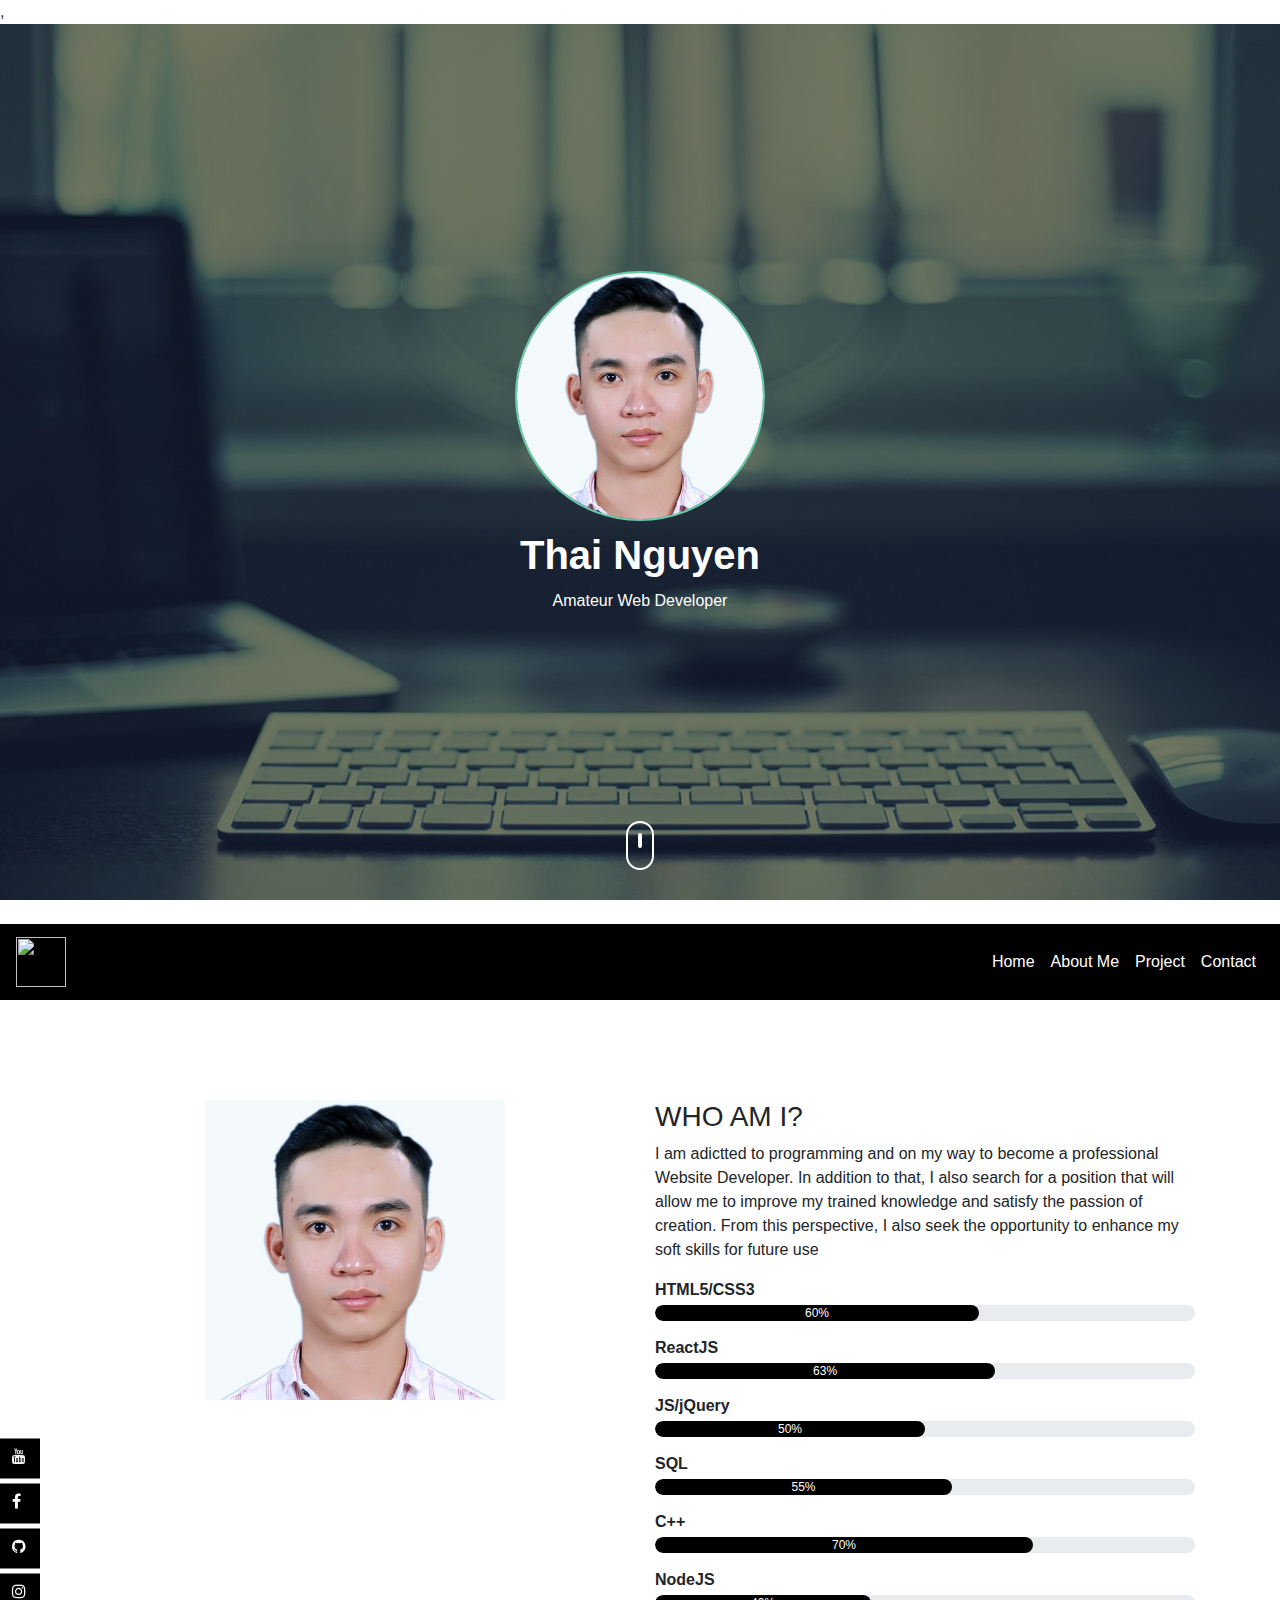
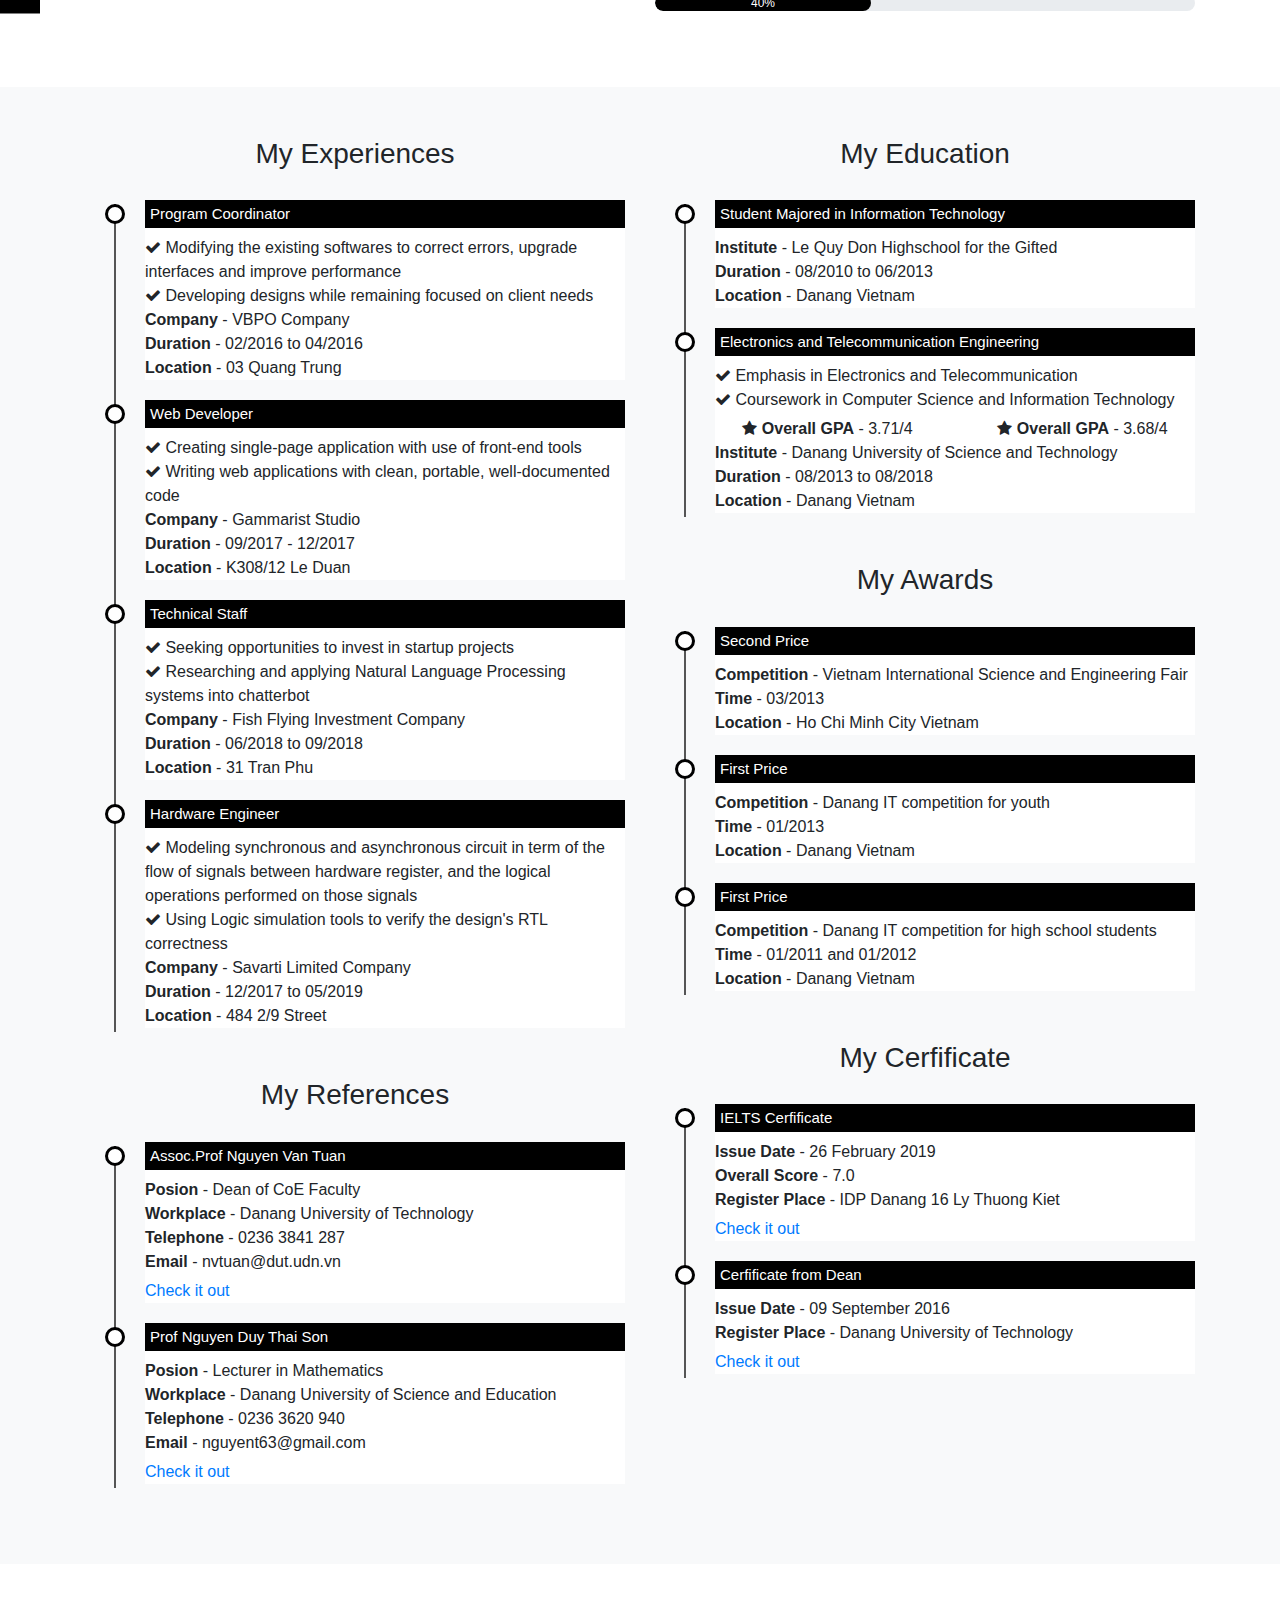
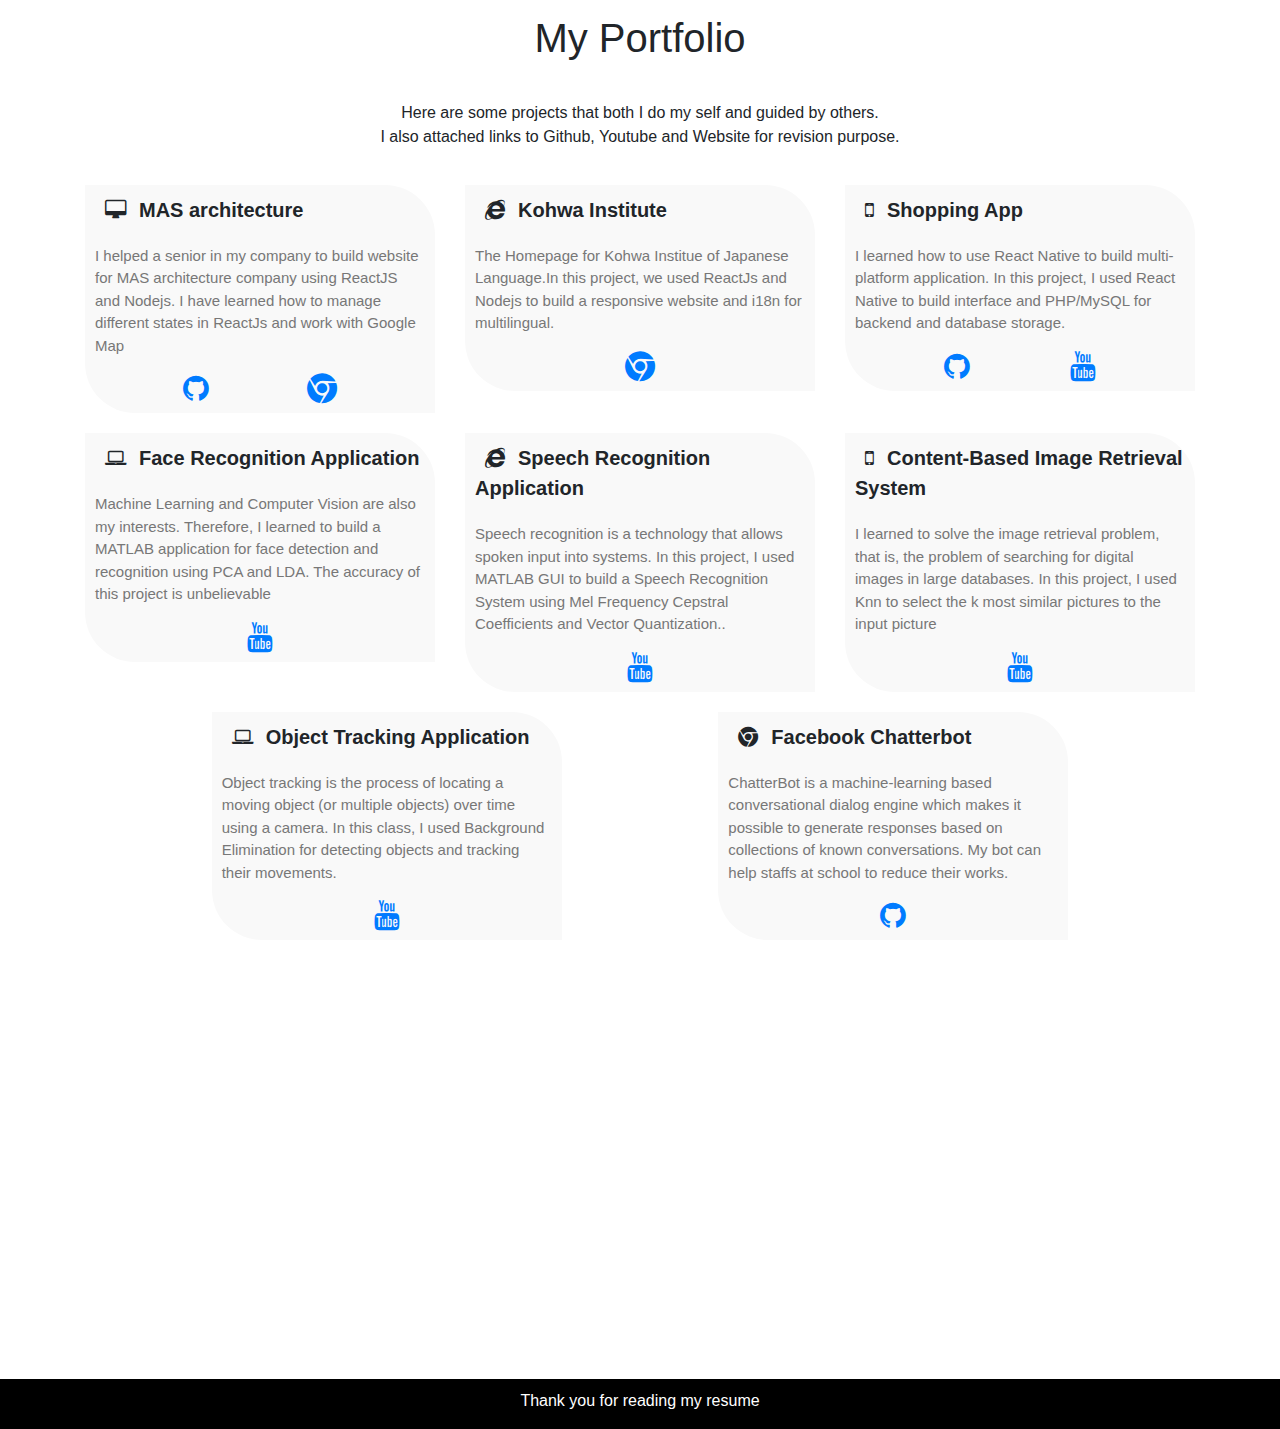
==== index.html @ 5a99b9ed "update image signature" ====
,<!DOCTYPE html>
<html lang="en" dir="ltr">
  <head>
    <meta charset="utf-8">
    <title>Nguyen Minh Thai Resume</title>
    <link rel="stylesheet" href="style.css">
    <link rel="stylesheet" href="https://stackpath.bootstrapcdn.com/bootstrap/4.3.1/css/bootstrap.min.css">
    <link rel="stylesheet" href="https://stackpath.bootstrapcdn.com/font-awesome/4.7.0/css/font-awesome.min.css">
    <script src="https://code.jquery.com/jquery-3.3.1.slim.min.js"></script>
    <script src="https://cdnjs.cloudflare.com/ajax/libs/popper.js/1.14.7/umd/popper.min.js"></script>
    <script src="https://stackpath.bootstrapcdn.com/bootstrap/4.3.1/js/bootstrap.min.js"></script>
  </head>
  <body>
    <section id="header">
      <div class="container text-center">
        <div class="user-box">
          <img src="img/thai.jpg" alt="">
          <h1>Thai Nguyen</h1>
          <p>Amateur Web Developer</p>
        </div>
      </div>
      <div class="scroll-btn">
        <div class="scroll-bar">
          <a target="blank" href=""><span></span></a>
        </div>
      </div>
    </section>

    <!--User Info Section -->
    <section id="user-info">
      <div class="nav-bar">
        <nav class="navbar navbar-expand-lg">
          <a target="blank" class="navbar-brand" href="#"><img src = "img/signature.jpg"/></a>
          <button class="navbar-toggler" type="button" data-toggle="collapse" data-target="#navbarSupportedContent" aria-controls="navbarSupportedContent" aria-expanded="false" aria-label="Toggle navigation">
            <i class="fa fa-bars"></i>
          </button>

          <div class="collapse navbar-collapse" id="navbarSupportedContent">
            <ul class="navbar-nav ml-auto">
              <li class="nav-item active">
                <a target="blank" class="nav-link" href="#">Home</a>
              </li>
              <li class="nav-item">
                <a target="blank" class="nav-link" href="#about">About Me</a>
              </li>
              <li class="nav-item">
                <a target="blank" class="nav-link" href="#services">Project</a>
              </li>
              <li class="nav-item">
                <a target="blank" class="nav-link" href="#contact">Contact</a>
              </li>
            </ul>
          </div>
        </nav>
      </div>
        <!--About -->
      <div class="about container" id ="about">
        <div class="row">
          <div class="col-md-6 text-center">
            <img src="img/thai.jpg" alt="user2" class="profile-img">
          </div>
          <div class="col-md-6">
            <h3>WHO AM I?</h3>
            <p>I am adictted to programming and on my way to become a professional Website Developer. In addition to that, I also search for a position that will allow me to improve my trained knowledge and satisfy the passion of
creation. From this perspective, I also seek the opportunity to enhance my soft skills for future use</p>
            <div class="skills-bar">
              <p>HTML5/CSS3</p>
              <div class="progress">
                <div class="progress-bar" style="width:60%;">
                  60%
                </div>
              </div>
              <p>ReactJS</p>
              <div class="progress">
                <div class="progress-bar" style="width:63%;">
                  63%
                </div>
              </div>
              <p>JS/jQuery</p>
              <div class="progress">
                <div class="progress-bar" style="width:50%;">
                  50%
                </div>
              </div>
              <p>SQL</p>
              <div class="progress">
                <div class="progress-bar" style="width:55%;">
                  55%
                </div>
              </div>
              <p>C++</p>
              <div class="progress">
                <div class="progress-bar" style="width:70%;">
                  70%
                </div>
              </div>
              <p>NodeJS</p>
              <div class="progress">
                <div class="progress-bar" style="width:40%;">
                  40%
                </div>
              </div>

            </div>
          </div>
        </div>
      </div>

      <!---Social Icons---->
      <div class="social-icons">
        <ul>
          <a target="blank" href="https://www.youtube.com/user/minhthai1995/videos"><li><i class="fa fa-youtube"></i></li></a>
          <a target="blank" href="https://www.facebook.com/minhthai1995"><li><i class="fa fa-facebook"></i></li></a>
          <a target="blank" href="https://github.com/minhthai1995"><li><i class="fa fa-github"></i></li></a>
          <a target="blank" href="https://www.instagram.com/minhthai1995/"><li><i class="fa fa-instagram"></i></li></a>
        </ul>
      </div>
      <!---RESUME-------->
      <div class="resume" id="resume">
        <div class="container">
          <div class="row">
            <div class="col-md-6">
              <h3 class="text-center">My Experiences</h3>
              <ul class="timeline">
                <li>
                  <h4>Program Coordinator</h4>
                  <p><i class="fa fa-check"></i> Modifying the existing softwares to correct errors, upgrade interfaces and improve performance <br>
                    <i class="fa fa-check"></i> Developing designs while remaining focused on client needs <br>
                    <b>Company</b> - VBPO Company  <br>
                    <b>Duration</b> - 02/2016 to 04/2016 <br>
                    <b>Location</b> - 03 Quang Trung
                  </p>
                </li>
                <li>
                  <h4>Web Developer</h4>
                  <p><i class="fa fa-check"></i> Creating single-page application with use of front-end tools <br>
                    <i class="fa fa-check"></i> Writing web applications with clean, portable, well-documented code <br>
                    <b>Company</b> - Gammarist Studio  <br>
                    <b>Duration</b> - 09/2017 - 12/2017   <br>
                    <b>Location</b> - K308/12 Le Duan
                  </p>
                </li>
                <li>
                  <h4>Technical Staff</h4>
                  <p><i class="fa fa-check"></i> Seeking opportunities to invest in startup projects <br>
                    <i class="fa fa-check"></i> Researching and applying Natural Language Processing systems into chatterbot <br>
                    <b>Company</b> - Fish Flying Investment Company <br>
                    <b>Duration</b> - 06/2018 to 09/2018 <br>
                    <b>Location</b> - 31 Tran Phu
                  </p>
                </li>
                <li>
                  <h4>Hardware Engineer</h4>
                  <p><i class="fa fa-check"></i> Modeling synchronous and asynchronous circuit in term of the flow of signals between hardware
register, and the logical operations performed on those signals<br>
                    <i class="fa fa-check"></i> Using Logic simulation tools to verify the design's RTL correctness <br>
                    <b>Company</b> - Savarti Limited Company <br>
                    <b>Duration</b> - 12/2017 to 05/2019 <br>
                    <b>Location</b> - 484 2/9 Street
                  </p>
                </li>
              </ul>

              <h3 class="text-center">My References</h3>
              <ul class="timeline">
                <li>
                  <h4>Assoc.Prof Nguyen Van Tuan</h4>
                  <p>
                    <b>Posion</b> - Dean of CoE Faculty <br>
                    <b>Workplace</b> - Danang University of Technology <br>
                    <b>Telephone</b> - 0236 3841 287 <br>
                    <b>Email</b> - nvtuan@dut.udn.vn <br>
                  </p>
                  <div class="proof">
                    <a target="blank" href="./pdf/LetterOfRecommendation_Prof_PVTuan_NguyenMinhThai.pdf"> </i>Check it out</a>
                  </div>
                </li>
                <li>
                  <h4>Prof Nguyen Duy Thai Son</h4>
                  <p>
                    <b>Posion</b> - Lecturer in Mathematics <br>
                    <b>Workplace</b> - Danang University of Science and Education <br>
                    <b>Telephone</b> - 0236 3620 940 <br>
                    <b>Email</b> - nguyent63@gmail.com <br>
                  </p>
                  <div class="proof">
                    <a target="blank" href="./pdf/LetterOfRecommendation_Prof_NDTSon_NguyenMinhThai.pdf"> </i>Check it out</a>
                  </div>
                </li>
              </ul>
            </div>
            <div class="col-md-6">
              <h3 class="text-center"><i class="fa fa-book-reader"></i>My Education</h3>
              <ul class="timeline">
                <li>
                  <h4>Student Majored in Information Technology</h4>
                  <p>
                    <b>Institute</b> - Le Quy Don Highschool for the Gifted <br>
                    <b>Duration</b> - 08/2010 to 06/2013 <br>
                    <b>Location</b> - Danang Vietnam
                  </p>
                </li>
                <li>
                  <h4>Electronics and Telecommunication Engineering</h4>
                  <p><i class="fa fa-check"></i> Emphasis in Electronics and Telecommunication<br>
                    <i class="fa fa-check"></i> Coursework in Computer Science and Information Technology <br>
                    <div class="row text-center">
                      <div class="col-md-6">
                        <i class="fa fa-star"></i> <b>Overall GPA</b> - 3.71/4 <br>
                      </div>
                      <div class="col-md-6">
                        <i class="fa fa-star"></i> <b>Overall GPA</b> - 3.68/4 <br>
                      </div>
                    </div>
                    <b>Institute</b> - Danang University of Science and Technology <br>
                    <b>Duration</b> - 08/2013 to 08/2018 <br>
                    <b>Location</b> - Danang Vietnam
                  </p>
                </li>
              </ul>
              <h3 class="text-center">My Awards</h3>
              <ul class="timeline">
                <li>
                  <h4>Second Price</h4>
                  <p>
                    <b>Competition</b> - Vietnam International Science and Engineering Fair <br>
                    <b>Time</b> - 03/2013 <br>
                    <b>Location</b> - Ho Chi Minh City Vietnam
                  </p>
                </li>
                <li>
                  <h4>First Price</h4>
                  <p>
                    <b>Competition</b> - Danang IT competition for youth  <br>
                    <b>Time</b> - 01/2013 <br>
                    <b>Location</b> - Danang Vietnam
                  </p>
                </li>
                <li>
                  <h4>First Price</h4>
                  <p>
                    <b>Competition</b> - Danang IT competition for high school students  <br>
                    <b>Time</b> - 01/2011 and 01/2012 <br>
                    <b>Location</b> - Danang Vietnam
                  </p>
                </li>
              </ul>
              <h3 class="text-center">My Cerfificate</h3>
              <ul class="timeline">
                <li>
                  <h4>IELTS Cerfificate</h4>
                  <p>
                    <b>Issue Date</b> - 26 February 2019 <br>
                    <b>Overall Score</b> - 7.0 <br>
                    <b>Register Place</b> - IDP Danang 16 Ly Thuong Kiet <br>
                  </p>
                  <div class="proof">
                    <a target="blank" href="./pdf/IELTS_NguyenMinhThai.pdf"> </i>Check it out</a>
                  </div>
                </li>
                <li>
                  <h4>Cerfificate from Dean</h4>
                  <p>
                    <b>Issue Date</b> - 09 September 2016 <br>
                    <b>Register Place</b> - Danang University of Technology <br>
                  </p>
                  <div class="proof">
                    <a target="blank" href="./pdf/CertFromDean_NguyenMinhThai.pdf"> </i>Check it out</a>
                  </div>
                </li>
              </ul>
            </div>
          </div>
        </div>
      </div>
      <!---Services--->
      <div class="services" id="services">
        <div class="container">
          <h1 class="text-center">My Portfolio</h1>
          <p class="text-center"> <br>Here are some projects that both I do my self and guided by others. <br>I also attached links to Github, Youtube and Website for revision purpose.</p>
          <div class="row">
            <div class="col-md-4">
              <div class="services-box">
                  <i class="fa fa-desktop"></i><span>MAS architecture</span>
                <p>I helped a senior in my company to build website for MAS architecture company using ReactJS and Nodejs. I have learned how to manage different states in ReactJs and work with Google Map</p>
                <div class="row-folder">
                  <a target="blank" href="https://github.com/gamarist/masArchitect"><i class="fa fa-github"></i></a>
                  <a target="blank" href="http://masarchitect.vn/"><i class="fa fa-chrome"></i></a>
                </div>
              </div>
            </div>
            <div class="col-md-4">
              <div class="services-box">
                  <i class="fa fa-internet-explorer"></i><span>Kohwa Institute</span>
                <p>The Homepage for Kohwa Institue of Japanese Language.In this project, we used ReactJs and Nodejs to build a responsive website and i18n for multilingual.</p>
                <div class="row-folder">
                  <a target="blank" href="http://www.kohwa-ijl.co.jp/"><i class="fa fa-chrome"></i></a>
                </div>
              </div>
            </div>
            <div class="col-md-4">
              <div class="services-box">
                  <i class="fa fa-mobile"></i><span>Shopping App</span>
                <p>I learned how to use React Native to build multi-platform application. In this project, I used React Native to build interface and PHP/MySQL for backend and database storage.</p>
                <div class="row-folder">
                  <a target="blank" href="https://github.com/minhthai1995/MyShop"><i class="fa fa-github"></i></a>
                  <a target="blank" href="https://www.youtube.com/watch?v=nr5YndEjNoI"><i class="fa fa-youtube"></i></a>
                </div>
              </div>
            </div>
          </div>
          <div class="row">
            <div class="col-md-4">
              <div class="services-box">
                  <i class="fa fa-laptop"></i><span>Face Recognition Application</span>
                <p>Machine Learning and Computer Vision are also my interests. Therefore, I learned to build a MATLAB application for face detection and recognition using PCA and LDA. The accuracy of this project is unbelievable </p>
                <div class="row-folder">
                  <a target="blank" href="https://www.youtube.com/watch?v=EjGfKobdLYs"><i class="fa fa-youtube"></i></a>
                </div>
              </div>
            </div>
            <div class="col-md-4">
              <div class="services-box">
                  <i class="fa fa-internet-explorer"></i><span>Speech Recognition Application</span>
                <p> Speech recognition is a technology that allows spoken input into systems. In this project, I used MATLAB GUI to build a Speech Recognition System using Mel Frequency Cepstral Coefficients and Vector Quantization..</p>
                <div class="row-folder">
                  <a target="blank" href="https://www.youtube.com/watch?v=jFEu14SxE-A"><i class="fa fa-youtube"></i></a>
                </div>
              </div>
            </div>
            <div class="col-md-4">
              <div class="services-box">
                  <i class="fa fa-mobile"></i><span>Content-Based Image Retrieval System</span>
                <p>I learned to solve the image retrieval problem, that is, the problem of searching for digital images in large databases. In this project, I used Knn to select the k most similar pictures to the input picture</p>
                <div class="row-folder">
                  <a target="blank" href="https://www.youtube.com/watch?v=h6V2dRiVEQA"><i class="fa fa-youtube"></i></a>
                </div>
              </div>
            </div>
          </div>
          <div class="row final">
            <div class="col-md-4">
              <div class="services-box">
                  <i class="fa fa-laptop"></i><span>Object Tracking Application</span>
                <p>Object tracking is the process of locating a moving object (or multiple objects) over time using a camera. In this class, I used Background Elimination for detecting objects and tracking their movements. </p>
                <div class="row-folder">
                  <a target="blank" href="https://www.youtube.com/watch?v=eo3XHpPd-Co"><i class="fa fa-youtube"></i></a>
                </div>
              </div>
            </div>
            <div class="col-md-4">
              <div class="services-box">
                  <i class="fa fa-chrome"></i><span>Facebook Chatterbot </span>
                <p> ChatterBot is a machine-learning based conversational dialog engine which makes it possible to generate responses based on collections of known conversations. My bot can help staffs at school to reduce their works.</p>
                <div class="row-folder">
                  <a target="blank" href="https://github.com/minhthai1995/facebookBot"><i class="fa fa-github"></i></a>
                </div>
              </div>
            </div>
          </div>
        </div>
      </div>

      <!---References--->

      <!---Contact--->
      <div class="contact" id="contact">
        <div class="container text-center">
          <h1>Contact Me</h1>
          <p>Here are my information <br> Please contact me whenever you want </p>
          <div class="row">
            <div class="col-md-4">
                <i class="fa fa-phone"></i>
                <p>+84 983 046 205</p>
            </div>
            <div class="col-md-4">
                <i class="fa fa-envelope"></i>
                <p>minhthai1995@gmail.com</p>
            </div>
            <div class="col-md-4">
                <i class="fa fa-facebook"></i>
                <p>www.fb.com/minhthai1995</p>
            </div>
          </div>
        </div>
        <div class="footer text-center">
          <p>Thank you for reading my resume</p>

        </div>
      </div>
    </section>



  </body>
</html>
---- style.css ----
body{
  margin: 0;
  padding: 0;
  font-family: 'Poppins', sans-serif;
}

/**/
#header
{
  height: 100vh;
  background: linear-gradient(rgba(0, 0, 0, 0.5),rgba(0, 0, 0, 0.5)),url(img/background2.jpg);
  background-position: center;
  background-size: cover;
  background-attachment: fixed;
}

.user-box
{
  top: 50%;
  left: 50%;
  transform: translate(-50%, -50%);
  position: absolute;
}
.user-box img{
  border-radius: 50%;
  width: 250px;
  border: 2px solid #6ca
}
.user-box h1{
  color: #fff;
  font-weight: bold;
  margin: 10px;
}

.user-box p{
  color: #fff;
}
.scroll-btn{
  bottom: 30px;
  position: absolute;
  left: 50%;
  transform: translateX(-50%);
  border: 2px solid #fff;
  padding: 10px 10px 20px;
  border-radius: 30px;
}

.scroll-bar span{
  border: 2px solid #fff;
  font-size: 10px;
  border-radius: 30px;
}
.scroll-bar{
  animation: mover 1s infinite alternate;
}
@keyframes mover {
    0%{transform: translateY(0);}
    100%{transform: translateY(10px);}
}

/*------ABOUT------*/
.about{
  padding-top: 100px;
  margin-bottom: -100px;

}

.profile-img{
  height: 300px;
}

.nav-bar{
  top: 0;
  position: sticky;
  z-index: 2;
}

.navbar{
  background-color: #000;
}

.navbar-brand img{
  height: 50px;
}

.nav-bar .fa{
  font-size: 35px;
  color: #fff;
}

.navbar-toggler{
  outline: none !important;
}

.navbar-nav{
  float: right;
  text-align: right;
}

.nav-link{
  color: #fff !important;
}

.skills-bar p{
  margin-bottom: 3px;
  margin-top: 15px;
  font-weight: 600;
}
.progress{
  border-radius: 16px !important;
  margin-bottom: 10px;
}

.progress-bar{
  border-radius: 16px;
  background: #000  !important;
}
/*-------Resume--------*/
.resume{
  margin-top: -30px;
  padding-top: 50px;
  padding-bottom: 30px;
  background-color: #f8f9fa;
}
.resume p{
  margin-bottom: 5px;
}
.resume h3{
  margin-bottom: 30px;
}

.timeline{
  list-style-type: none;
  position: relative;
  margin-bottom: 50px;
}

.timeline:before{
  content: '';
  background: #555;
  display: inline-block;
  position: absolute;
  left: 29px;
  width: 2px;
  height: 100%;
  margin-top: 4px;
  z-index: 1;
}

.timeline li{
  margin-top: 20px;
  margin-bottom: 20px;
  margin-left: 20px;
  background: #fff;
}

.timeline li h4{
  background-color: #000;
  padding: 5px 0px 5px 5px;
  color: #fff;
  font-size: 15px;
}

.timeline li:before{
  content: '';
  background: #fff;
  display: inline-block;
  position: absolute;
  border-radius: 50%;
  border: 3px solid #000;
  left: 20px;
  width: 20px;
  height: 20px;
  margin-top: 4px;
  z-index: 1;
}
.timeline .proof{

}
/*----------Services---------*/
.services{
  padding-top: 50px;
  padding-bottom: 50px;
}

.services h1{
  margin-bottom: 15px;
}

.services-box{
  background: #f9f9f9;
  padding: 10px;
  margin-top: 20px;
  border-top-right-radius: 50px;
  border-bottom-left-radius: 50px;
}

.services-box .fa{
  margin: 0 10px;
  font-size: 20px;
}

.services-box span{
  margin: 3px;
  font-size: 20px;
  font-weight: bold;
}

.services-box p{
  font-size: 15px;
  margin-top: 20px;
  color: #777;
}

.services-box:hover{
  background: #000;
  color: #fff;
  border-top-right-radius: 0px;
  border-bottom-left-radius: 0px;
  border-top-left-radius: 50px;
  border-bottom-right-radius: 50px;
  transition: 1s;
}

.services-box p:hover{
  color: #fff;
}

.row-folder{
  display: flex;
  justify-content: space-evenly;
}

.row-folder i{
  font-size: 30px!important;
}
.final {
  justify-content: space-evenly;
}

/*-------Contact---------*/
.contact{
  padding-top: 50px;
  background: linear-gradient(rgba(0, 0, 0, 0.8),rgba(0, 0, 0, 0.8)),url(img/footer.jpg);
  background-position: center;
  background-size: cover;
  background-attachment: fixed;
  color: #fff;
}

.contact .row{
  padding: 30px 0;
  font-size: 22px;
}

.contact .col-md-4 .fa{
  padding: 10px;
  font-size: 40px;
}

.footer{
  background: #000;
  height: 50px;
  margin-top: 50px;
  color: #fff;
  padding-top: 10px;
}

/*---Social Icons------*/
.social-icons{
  top:50%;
  transform: translateY(-50%);
  position: sticky;
  z-index: 1;
  width: 80px;
}

.social-icons ul{
  padding: initial;
}

.social-icons ul li{
  height: 40px;
  width: 40px;
  list-style-type: none;
  padding-left: 12px;
  padding-top: 6px;
  margin-top: 5px;
  color: #fff;
  background: #000;
}

.social-icons ul li:hover{
  padding-left: 30px;
  width: 80px;
  transition: 1s;
}
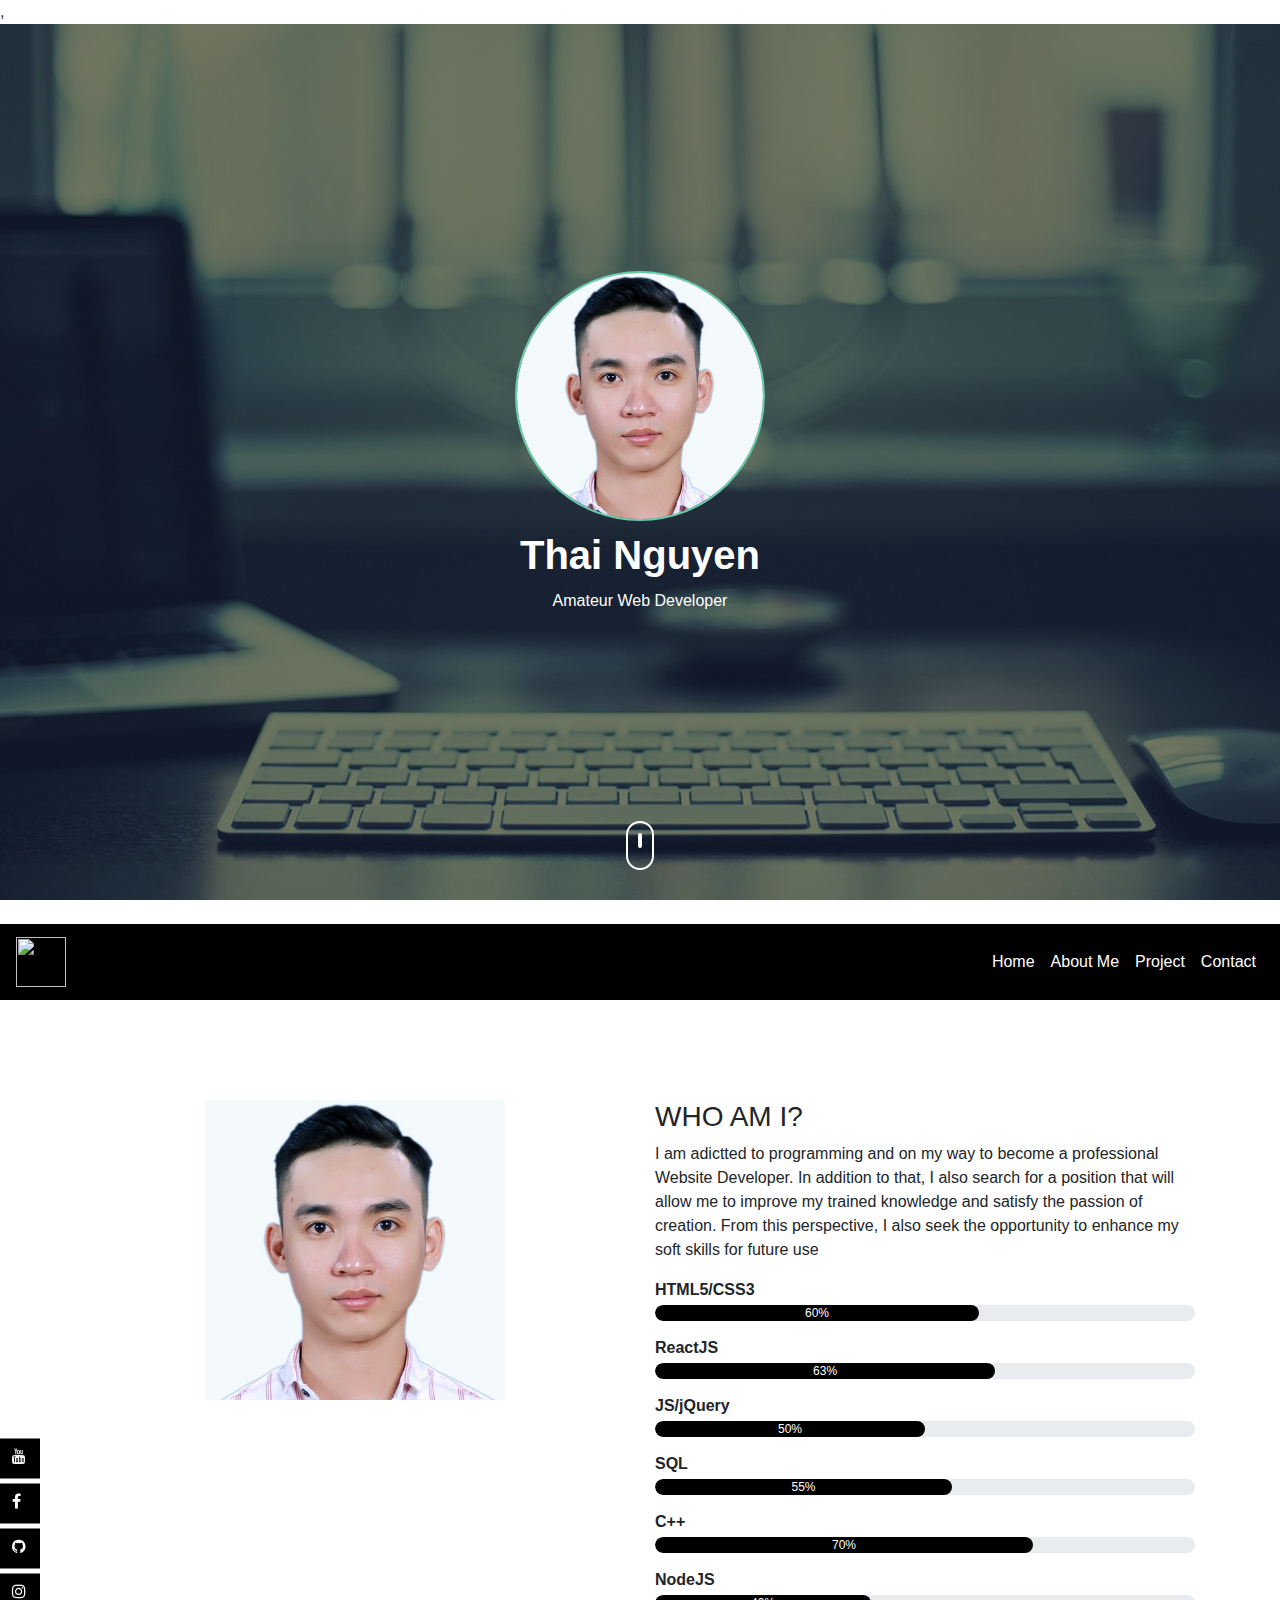
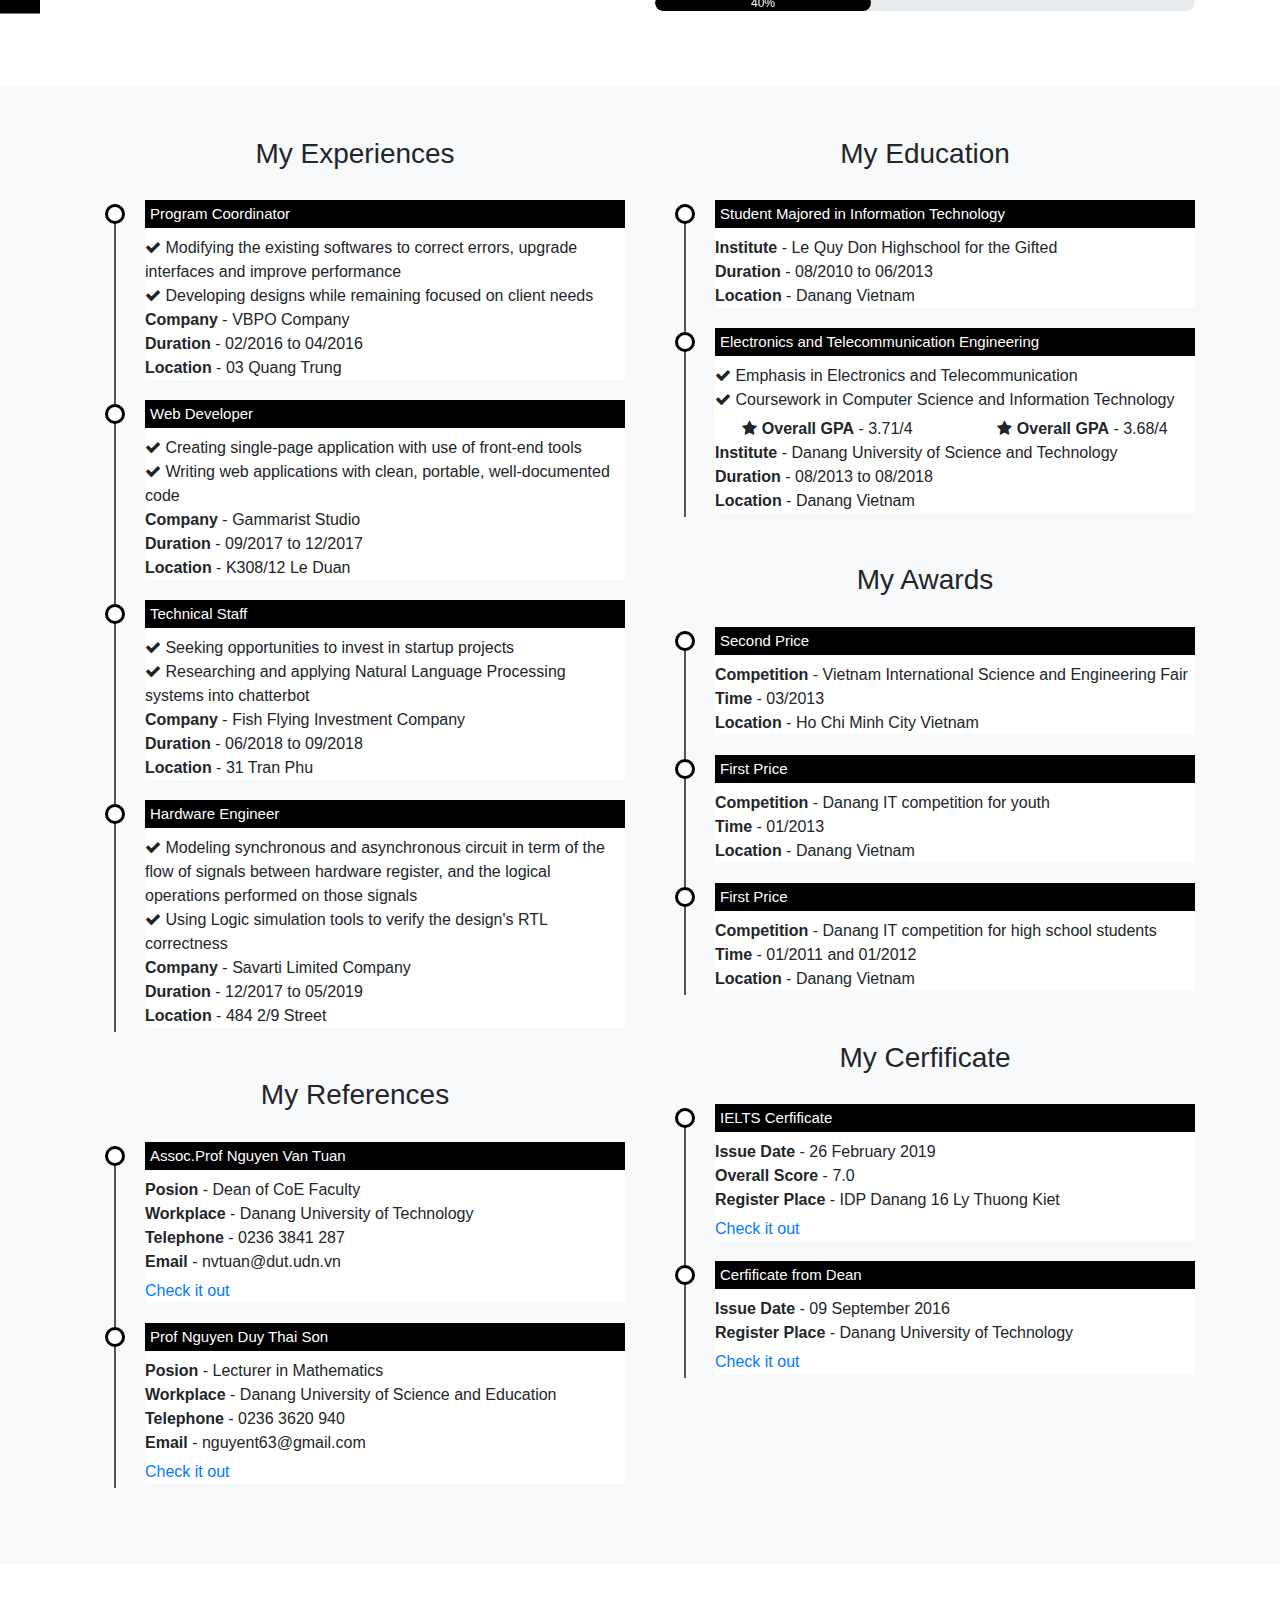
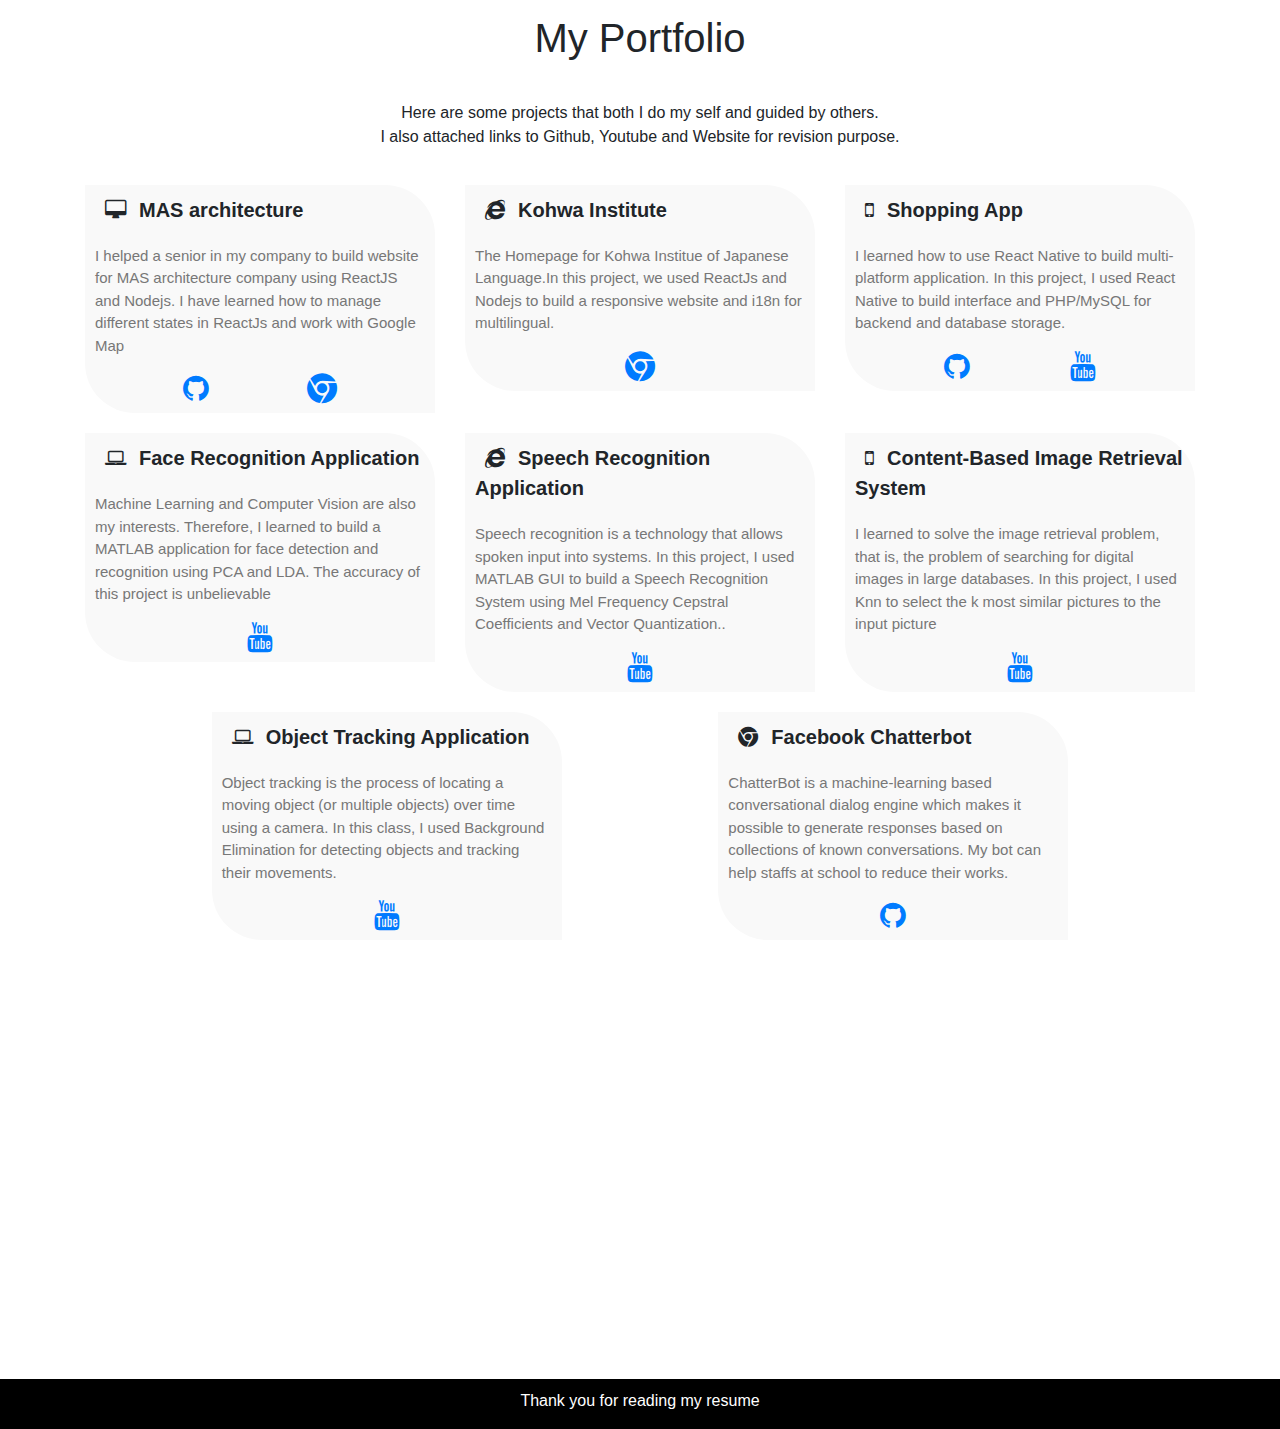
==== commit af83b7b5: "update Cv" ====
--- a/index.html
+++ b/index.html
@@ -30,7 +30,7 @@
     <section id="user-info">
       <div class="nav-bar">
         <nav class="navbar navbar-expand-lg">
-          <a target="blank" class="navbar-brand" href="#"><img src = "img/signature.jpg"/></a>
+          <a class="navbar-brand" href="#"><img src = "img/signature.jpg"/></a>
           <button class="navbar-toggler" type="button" data-toggle="collapse" data-target="#navbarSupportedContent" aria-controls="navbarSupportedContent" aria-expanded="false" aria-label="Toggle navigation">
             <i class="fa fa-bars"></i>
           </button>
@@ -38,16 +38,16 @@
           <div class="collapse navbar-collapse" id="navbarSupportedContent">
             <ul class="navbar-nav ml-auto">
               <li class="nav-item active">
-                <a target="blank" class="nav-link" href="#">Home</a>
+                <a  class="nav-link" href="#">Home</a>
               </li>
               <li class="nav-item">
-                <a target="blank" class="nav-link" href="#about">About Me</a>
+                <a class="nav-link" href="#about">About Me</a>
               </li>
               <li class="nav-item">
-                <a target="blank" class="nav-link" href="#services">Project</a>
+                <a class="nav-link" href="#services">Project</a>
               </li>
               <li class="nav-item">
-                <a target="blank" class="nav-link" href="#contact">Contact</a>
+                <a class="nav-link" href="#contact">Contact</a>
               </li>
             </ul>
           </div>
@@ -136,7 +136,7 @@
                   <p><i class="fa fa-check"></i> Creating single-page application with use of front-end tools <br>
                     <i class="fa fa-check"></i> Writing web applications with clean, portable, well-documented code <br>
                     <b>Company</b> - Gammarist Studio  <br>
-                    <b>Duration</b> - 09/2017 - 12/2017   <br>
+                    <b>Duration</b> - 09/2017 to 12/2017   <br>
                     <b>Location</b> - K308/12 Le Duan
                   </p>
                 </li>
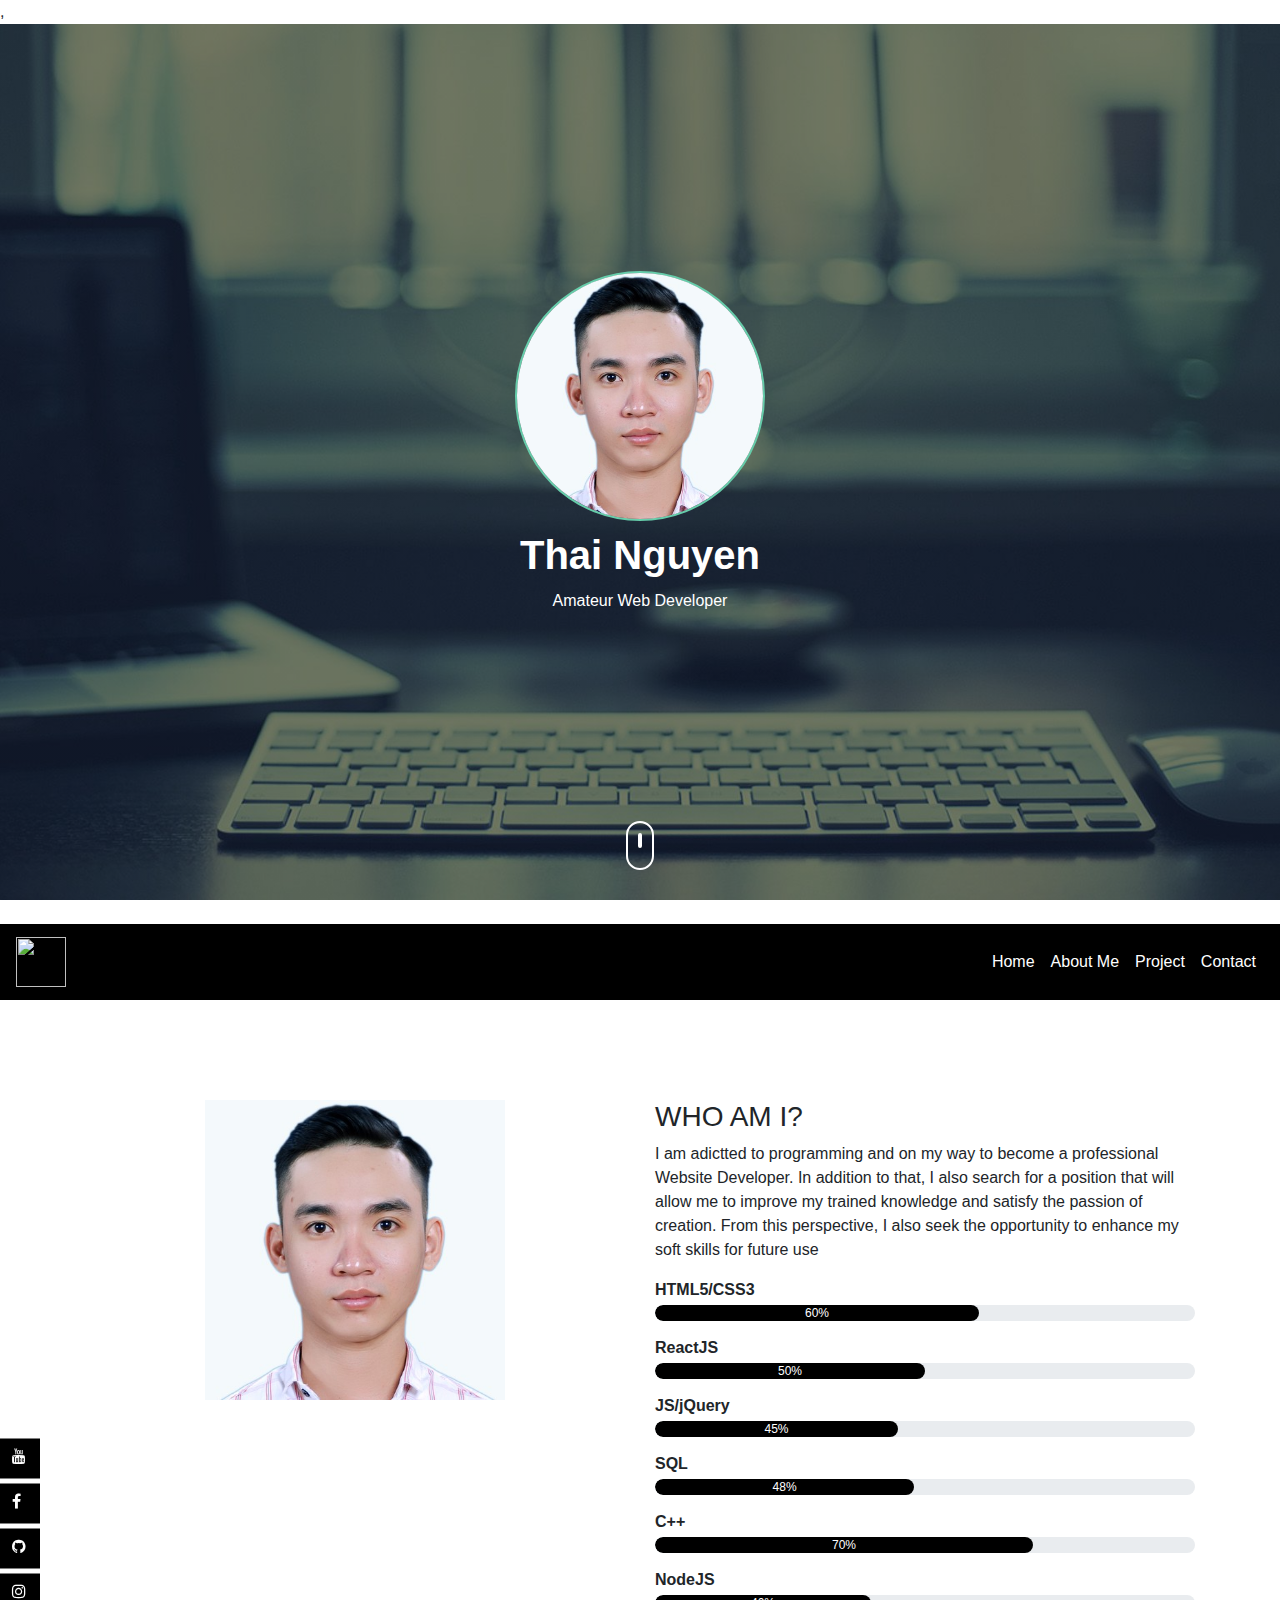
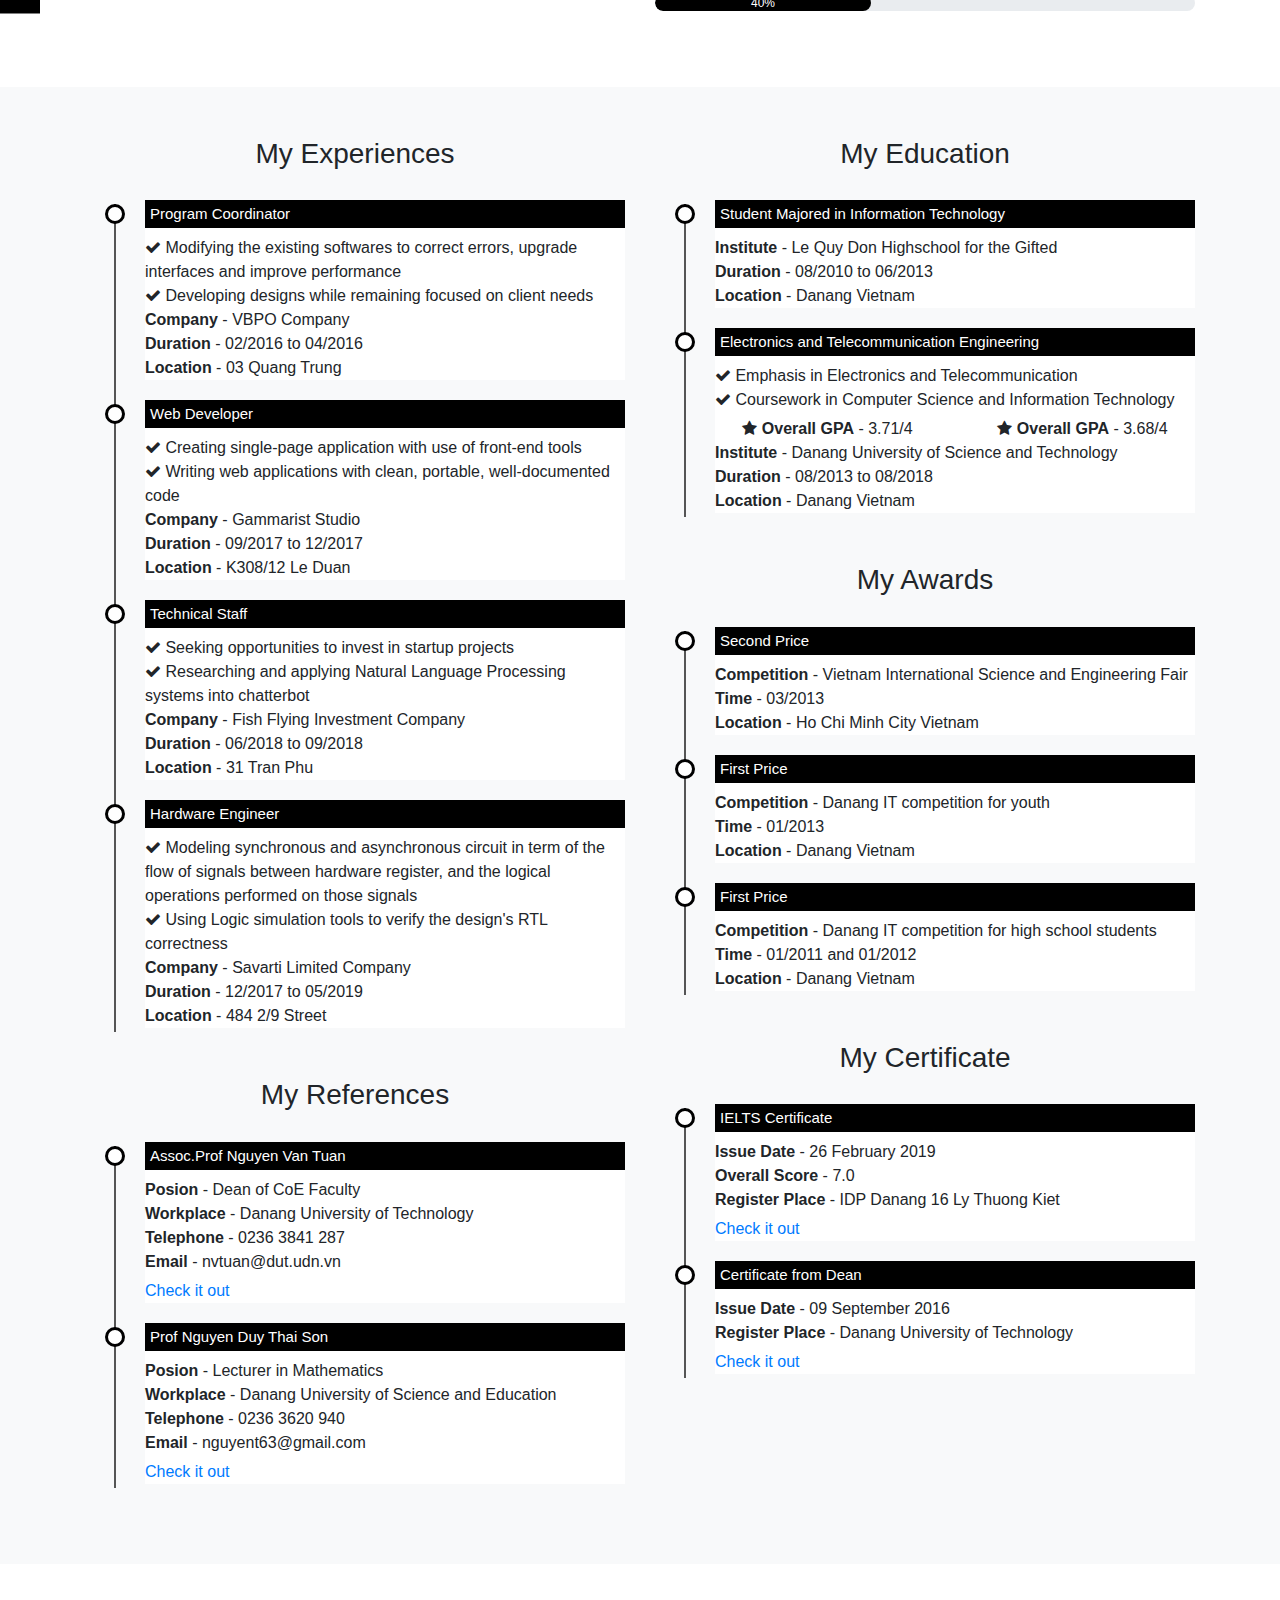
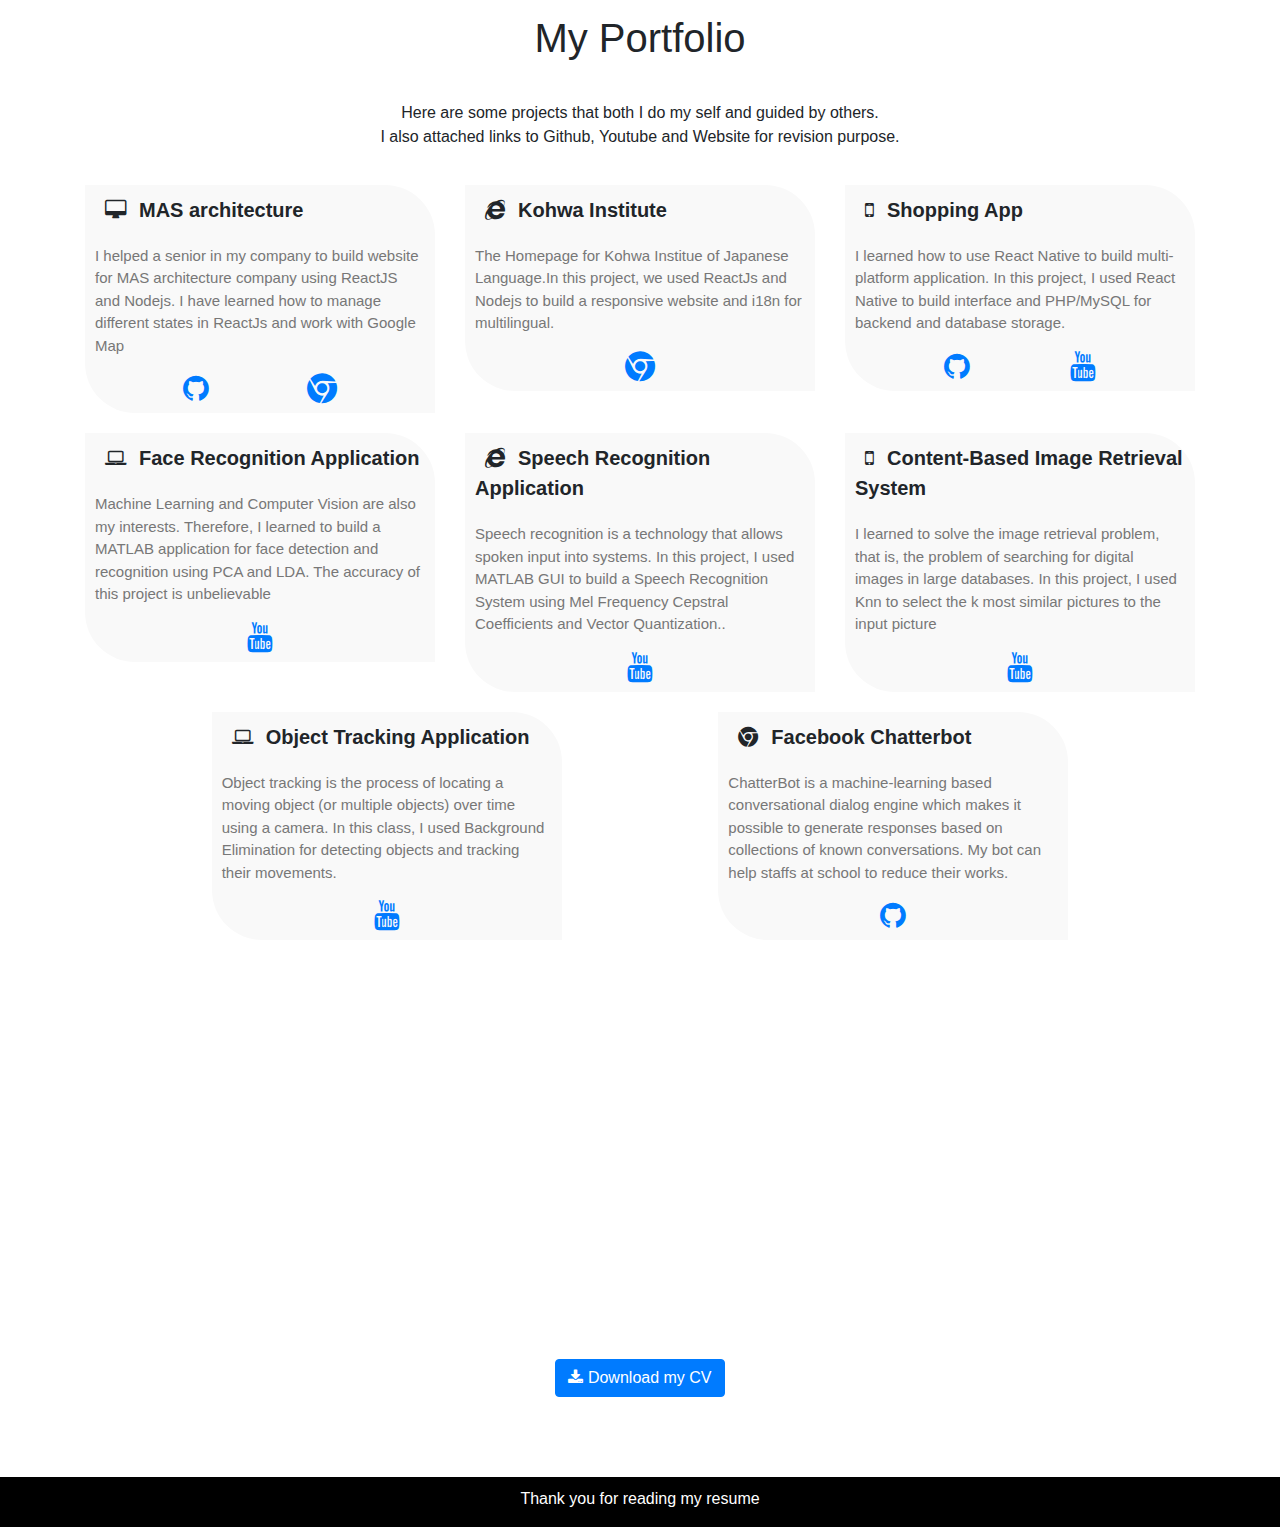
==== commit 3d343c33: "update CV and fix some typo errors" ====
--- a/index.html
+++ b/index.html
@@ -72,20 +72,20 @@
               </div>
               <p>ReactJS</p>
               <div class="progress">
-                <div class="progress-bar" style="width:63%;">
-                  63%
-                </div>
-              </div>
-              <p>JS/jQuery</p>
-              <div class="progress">
                 <div class="progress-bar" style="width:50%;">
                   50%
                 </div>
               </div>
+              <p>JS/jQuery</p>
+              <div class="progress">
+                <div class="progress-bar" style="width:45%;">
+                  45%
+                </div>
+              </div>
               <p>SQL</p>
               <div class="progress">
-                <div class="progress-bar" style="width:55%;">
-                  55%
+                <div class="progress-bar" style="width:48%;">
+                  48%
                 </div>
               </div>
               <p>C++</p>
@@ -245,10 +245,10 @@
                   </p>
                 </li>
               </ul>
-              <h3 class="text-center">My Cerfificate</h3>
-              <ul class="timeline">
-                <li>
-                  <h4>IELTS Cerfificate</h4>
+              <h3 class="text-center">My Certificate</h3>
+              <ul class="timeline">
+                <li>
+                  <h4>IELTS Certificate</h4>
                   <p>
                     <b>Issue Date</b> - 26 February 2019 <br>
                     <b>Overall Score</b> - 7.0 <br>
@@ -259,7 +259,7 @@
                   </div>
                 </li>
                 <li>
-                  <h4>Cerfificate from Dean</h4>
+                  <h4>Certificate from Dean</h4>
                   <p>
                     <b>Issue Date</b> - 09 September 2016 <br>
                     <b>Register Place</b> - Danang University of Technology <br>
@@ -382,6 +382,9 @@
                 <p>www.fb.com/minhthai1995</p>
             </div>
           </div>
+          <div class="row download-cv">
+            <a href="./pdf/CV_NguyenMinhThai_official.pdf" class="btn btn-primary" role="button"><i class="fa fa-download"></i> Download my CV</a>
+          </div>
         </div>
         <div class="footer text-center">
           <p>Thank you for reading my resume</p>
--- a/style.css
+++ b/style.css
@@ -257,7 +257,9 @@
   padding: 10px;
   font-size: 40px;
 }
-
+.download-cv{
+  justify-content: center;
+}
 .footer{
   background: #000;
   height: 50px;
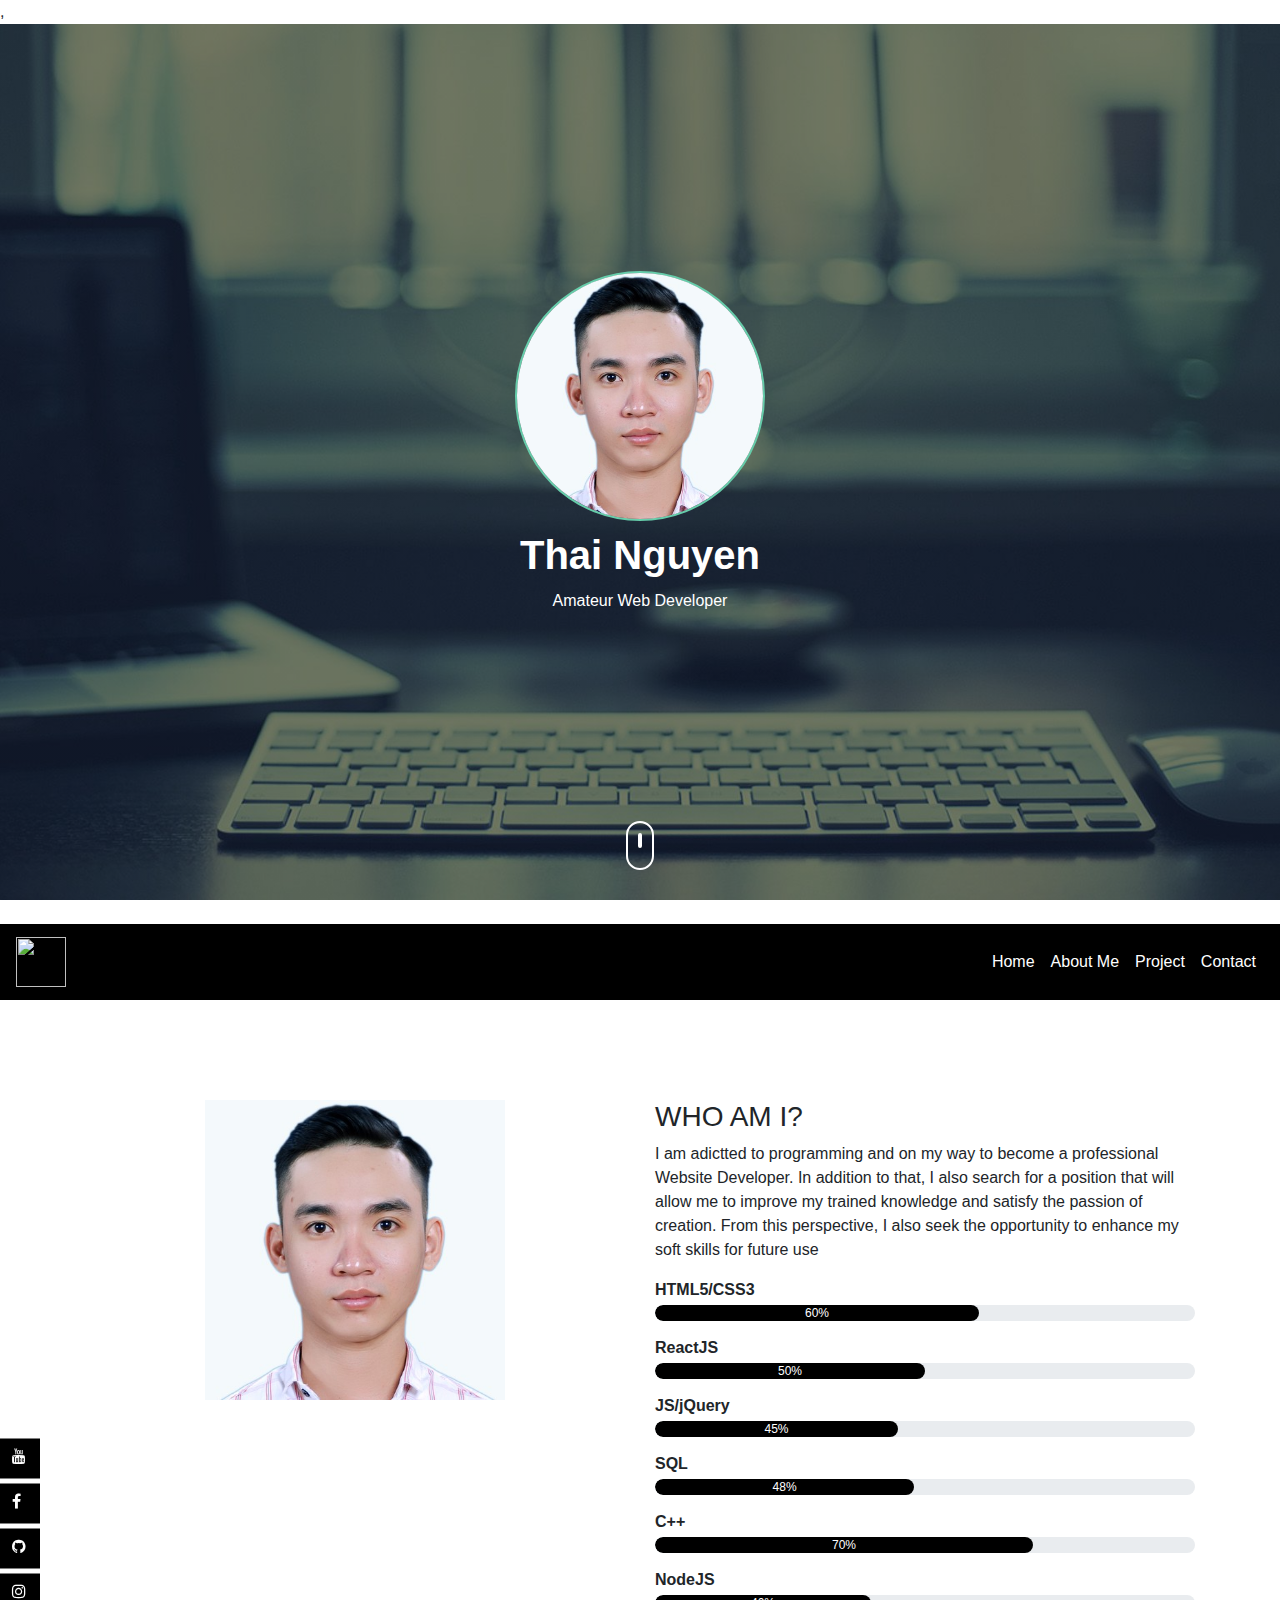
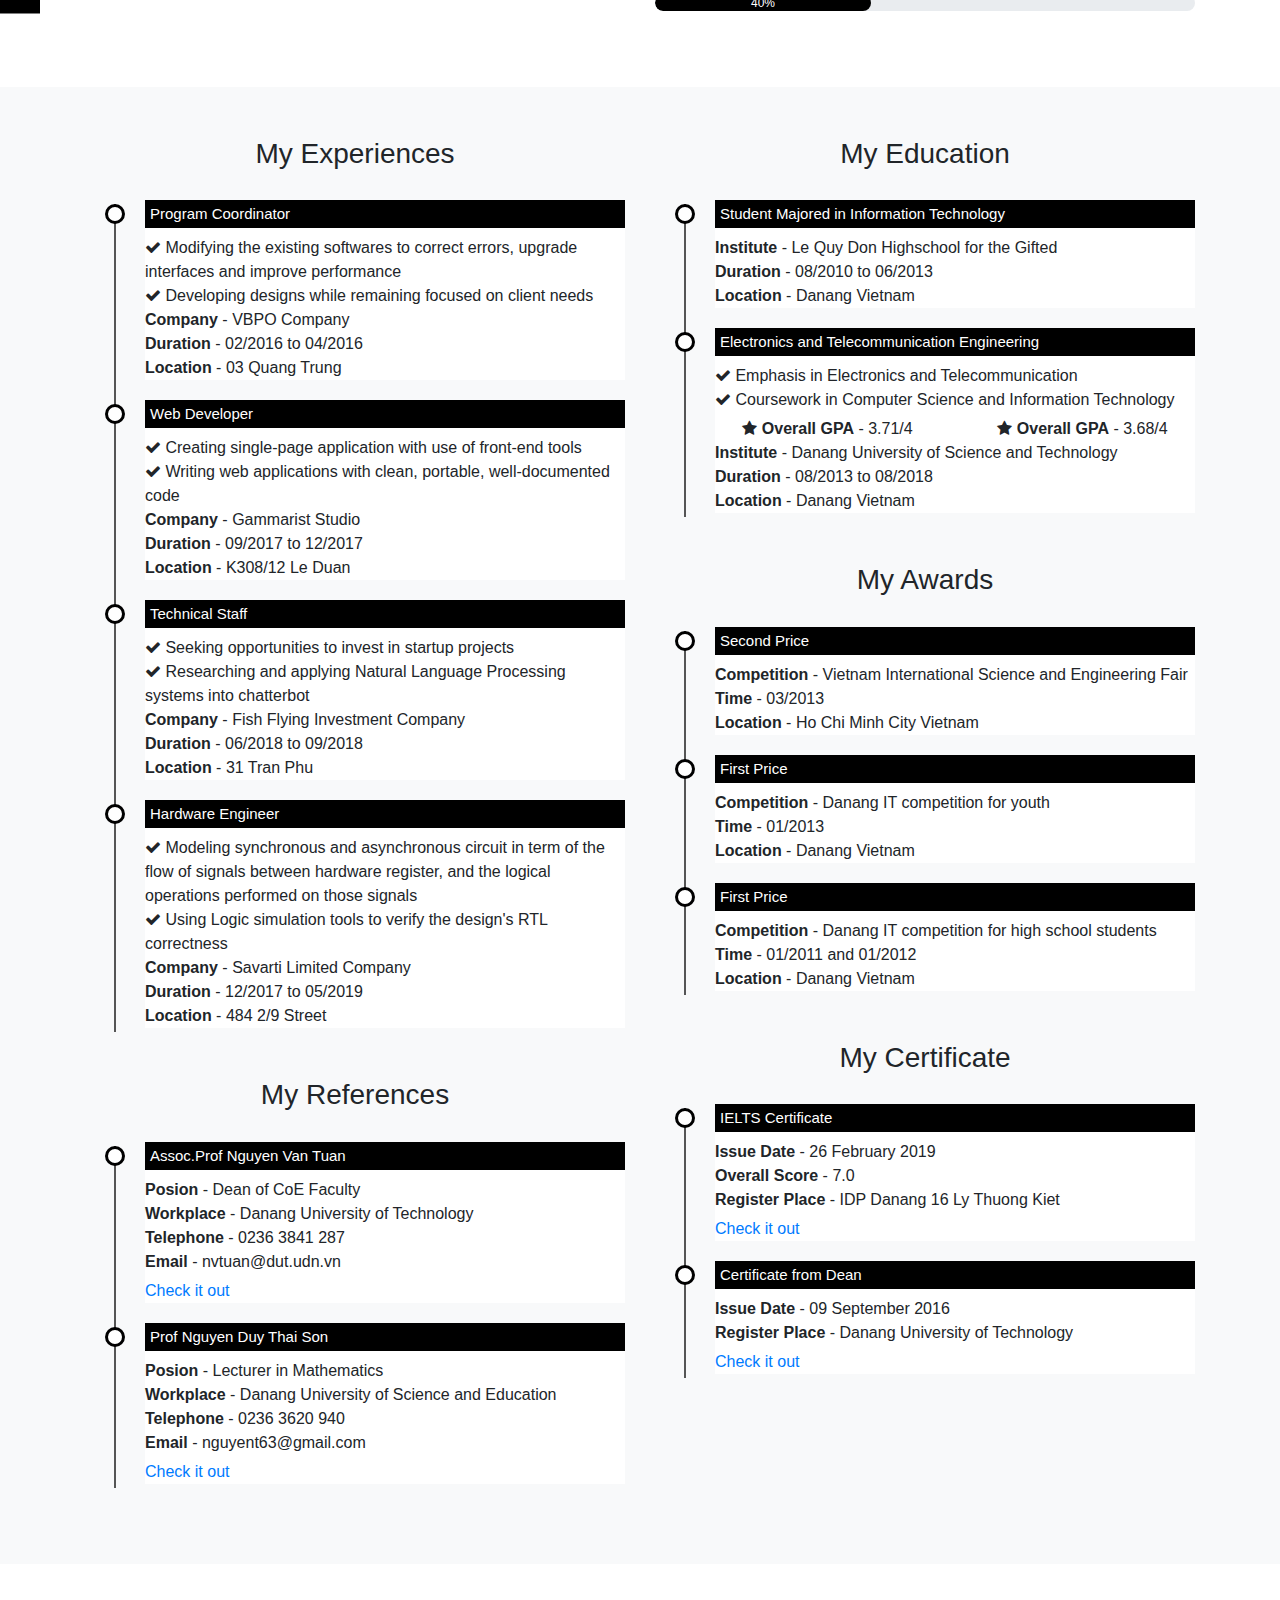
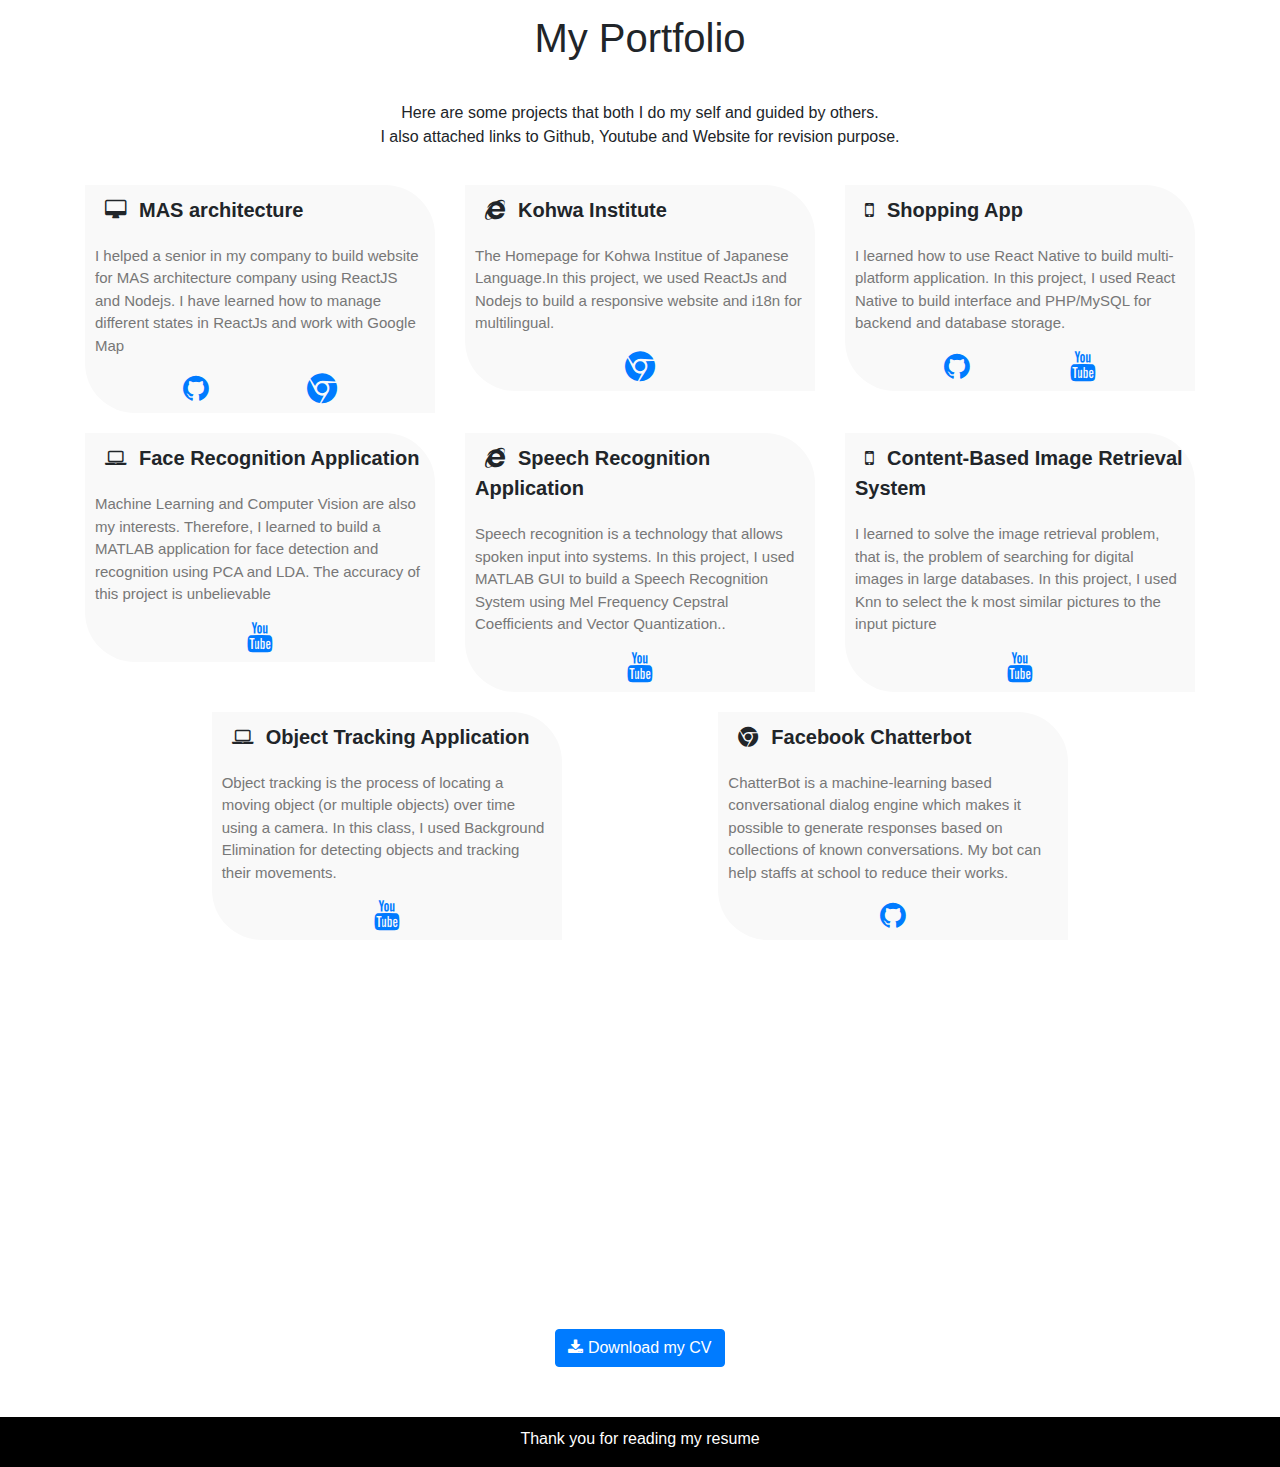
==== commit 9bff5bce: "update again" ====
--- a/index.html
+++ b/index.html
@@ -382,7 +382,7 @@
                 <p>www.fb.com/minhthai1995</p>
             </div>
           </div>
-          <div class="row download-cv">
+          <div class="download-cv">
             <a href="./pdf/CV_NguyenMinhThai_official.pdf" class="btn btn-primary" role="button"><i class="fa fa-download"></i> Download my CV</a>
           </div>
         </div>
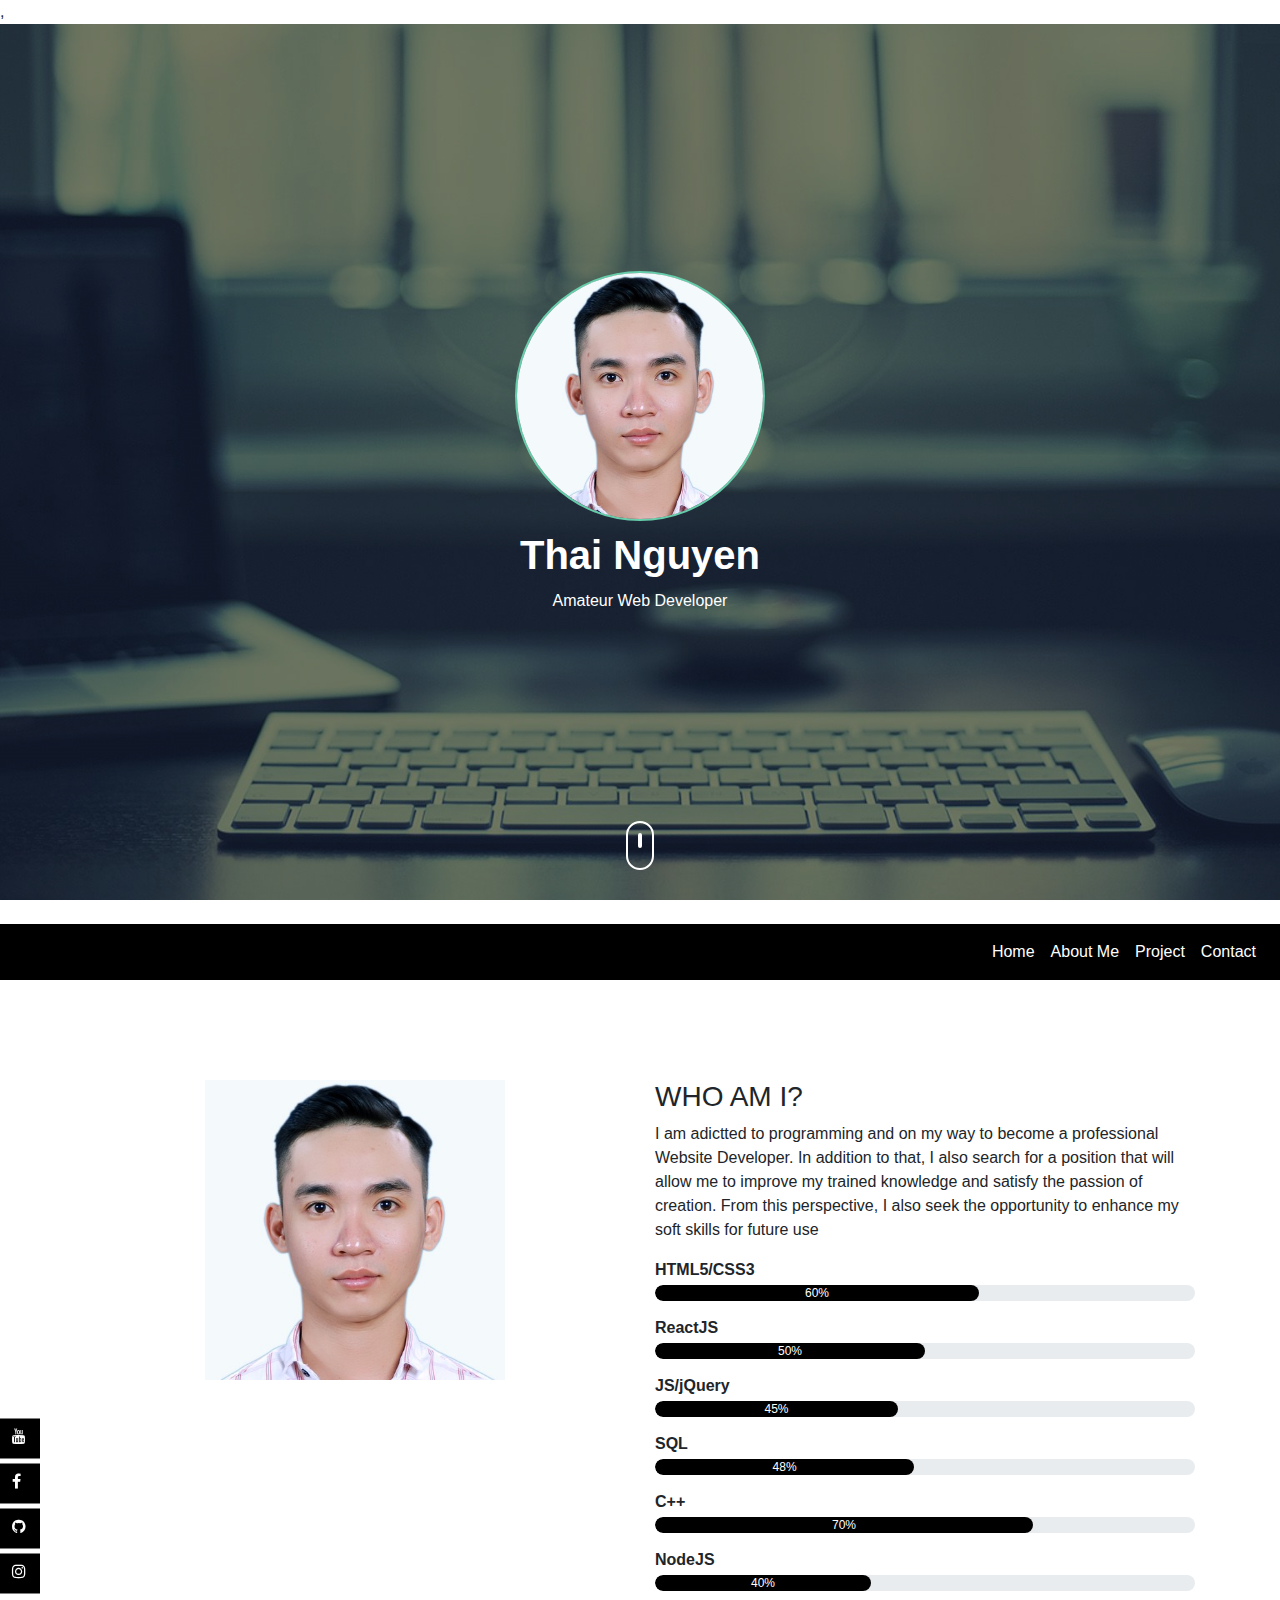
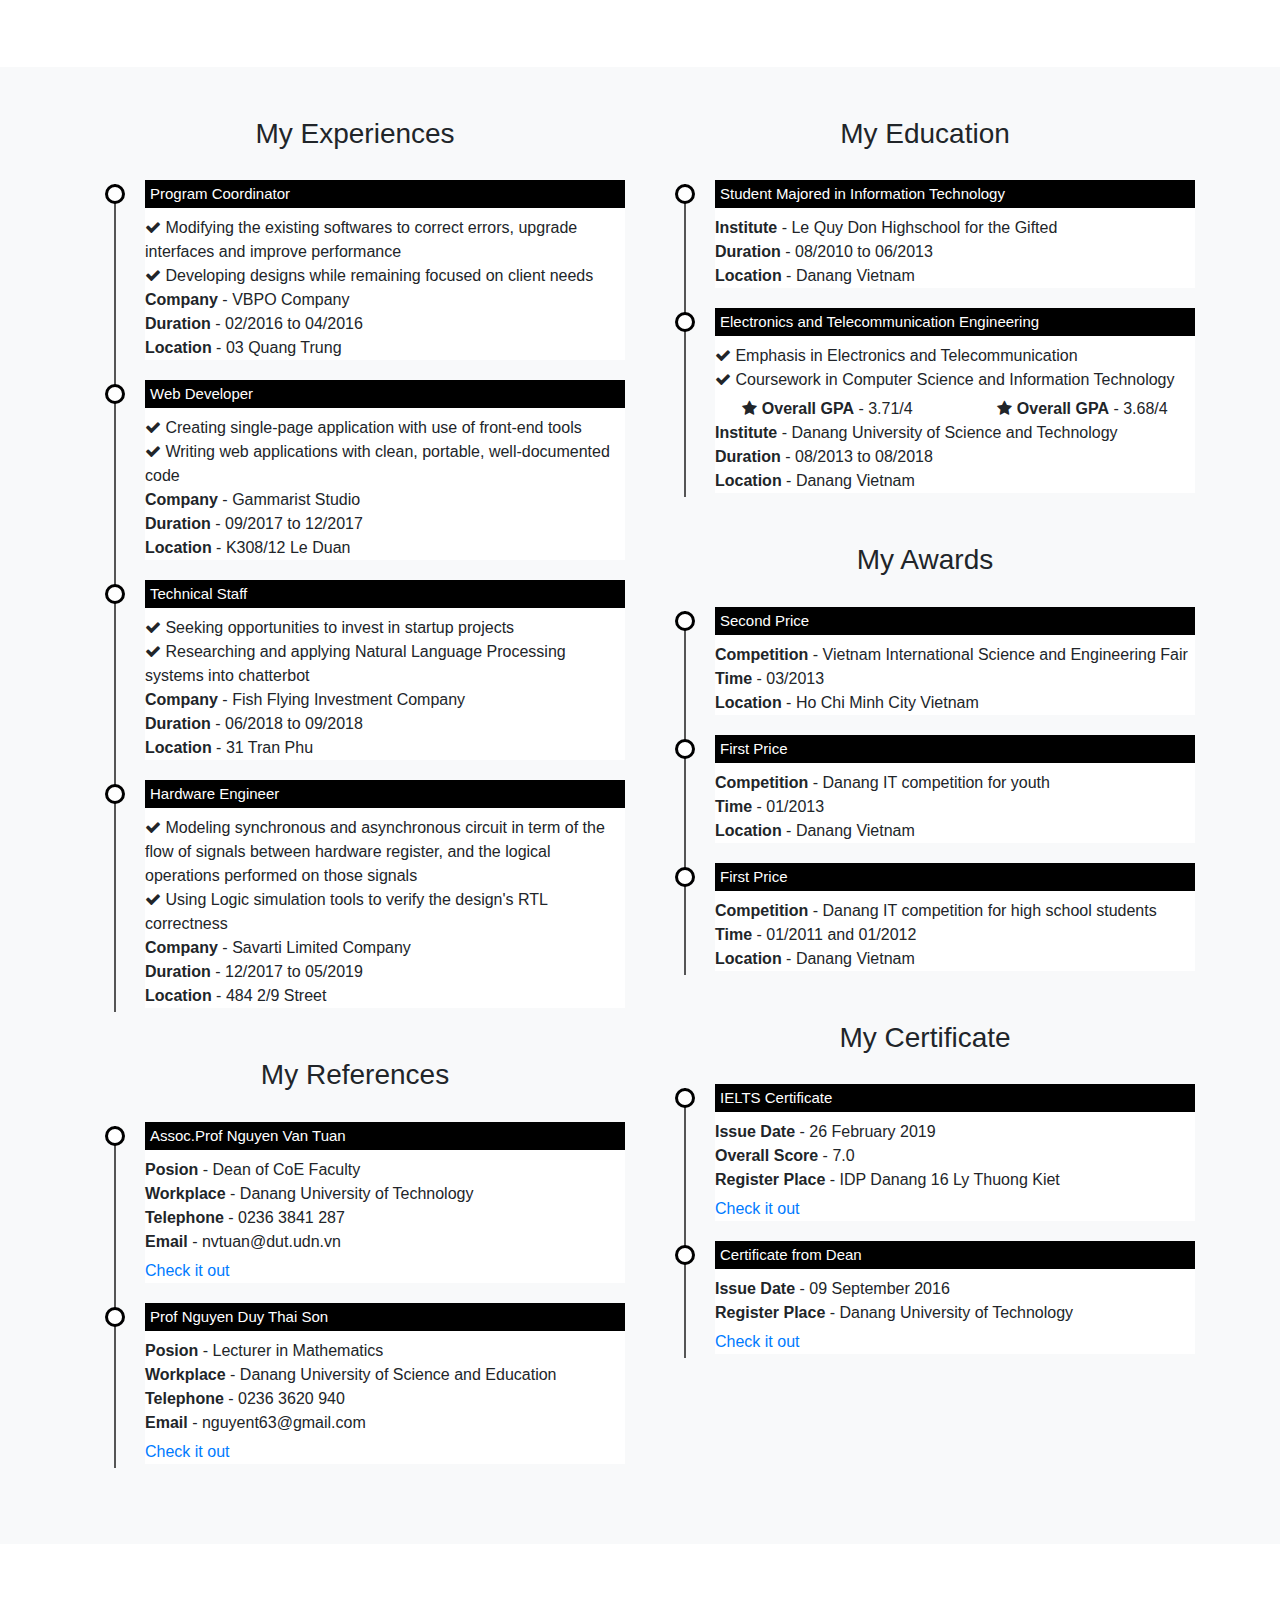
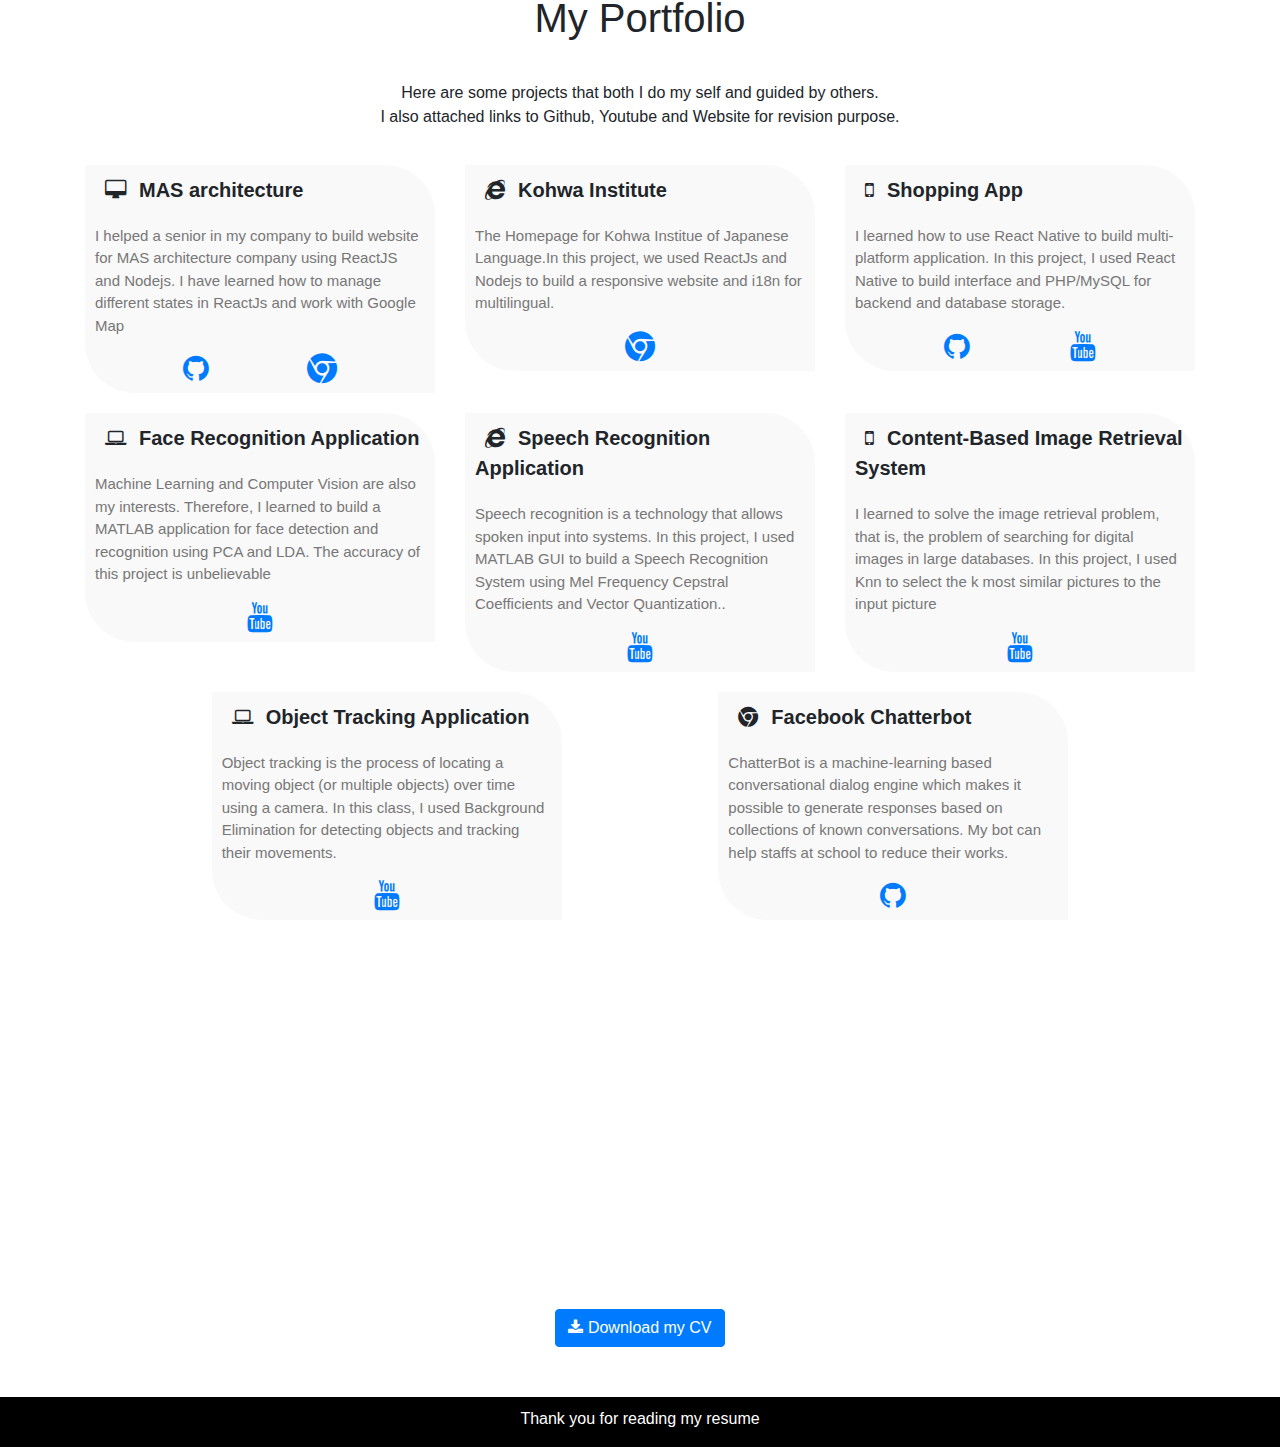
==== commit a7d30bc5: "delete signature to remove conflict" ====
--- a/index.html
+++ b/index.html
@@ -30,7 +30,7 @@
     <section id="user-info">
       <div class="nav-bar">
         <nav class="navbar navbar-expand-lg">
-          <a class="navbar-brand" href="#"><img src = "img/signature.jpg"/></a>
+          <!--<a class="navbar-brand" href="#"><img src = "img/signature.jpg"/></a>-->
           <button class="navbar-toggler" type="button" data-toggle="collapse" data-target="#navbarSupportedContent" aria-controls="navbarSupportedContent" aria-expanded="false" aria-label="Toggle navigation">
             <i class="fa fa-bars"></i>
           </button>
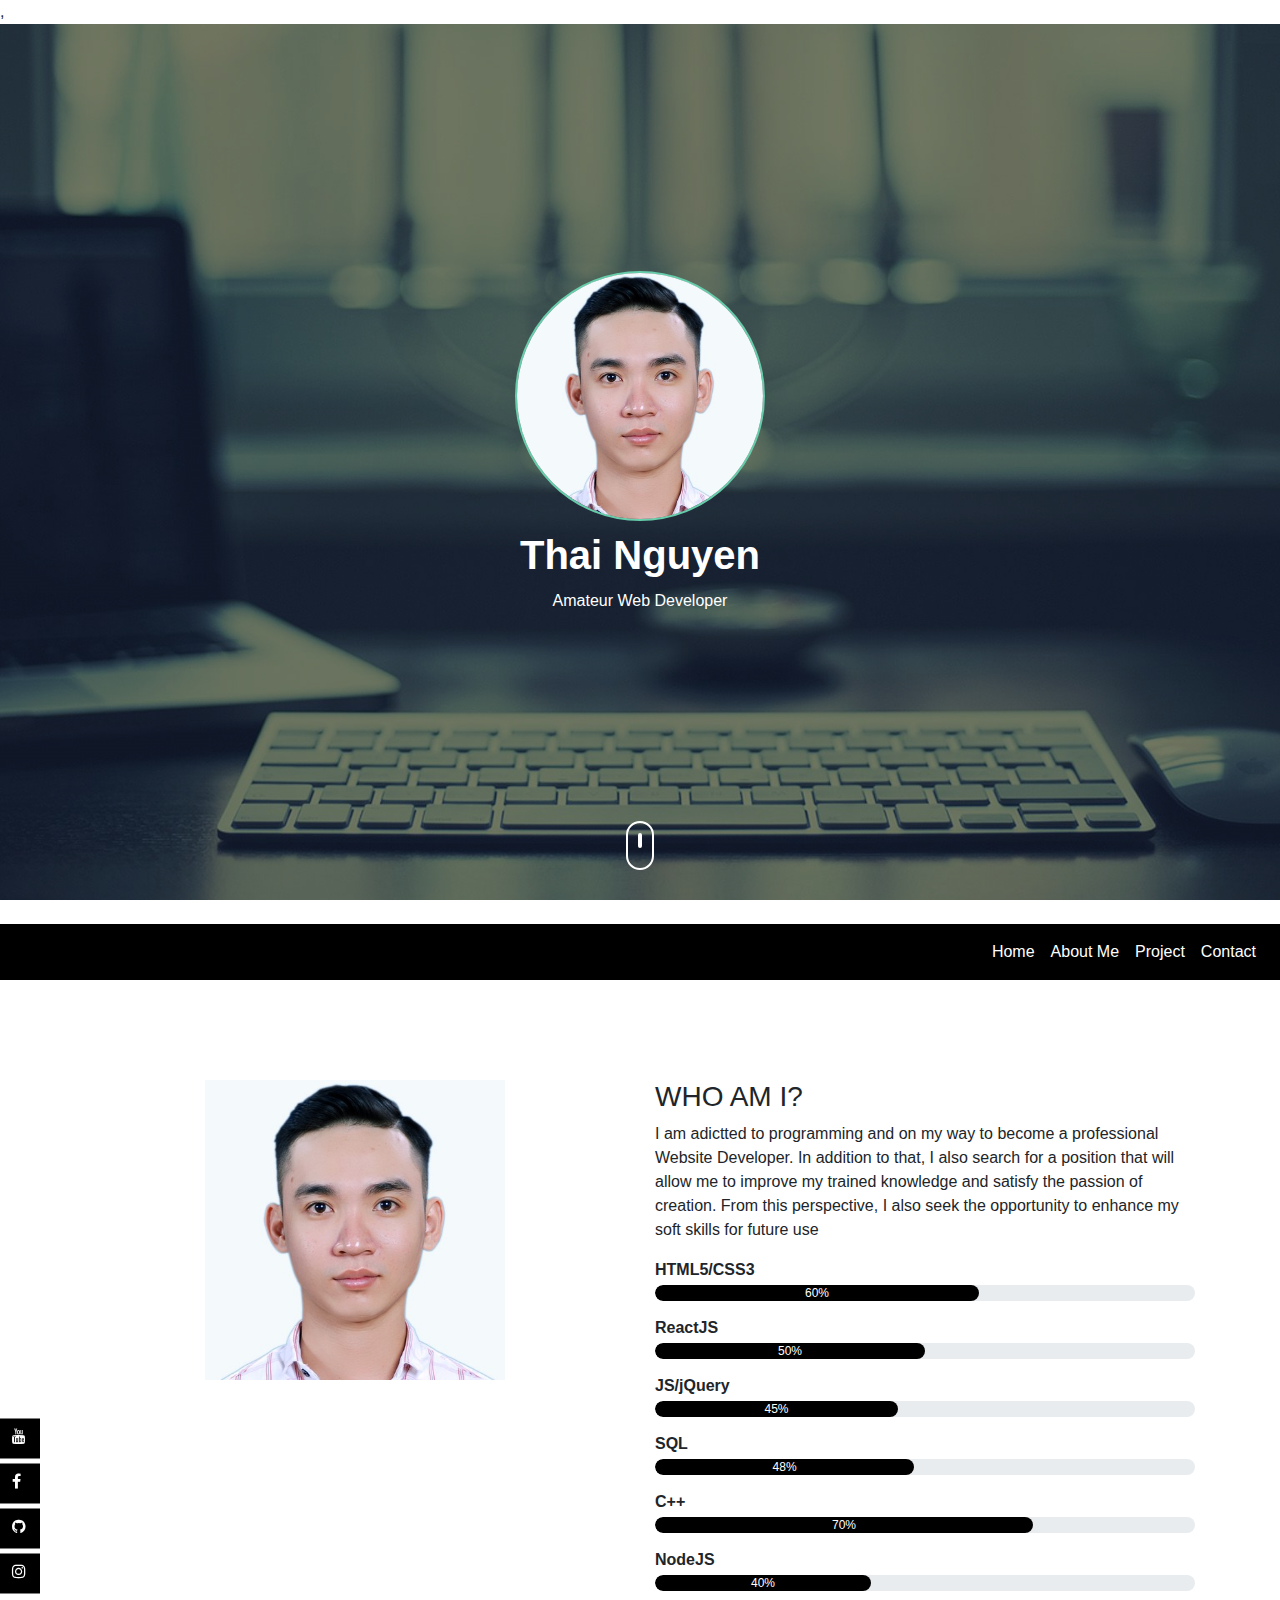
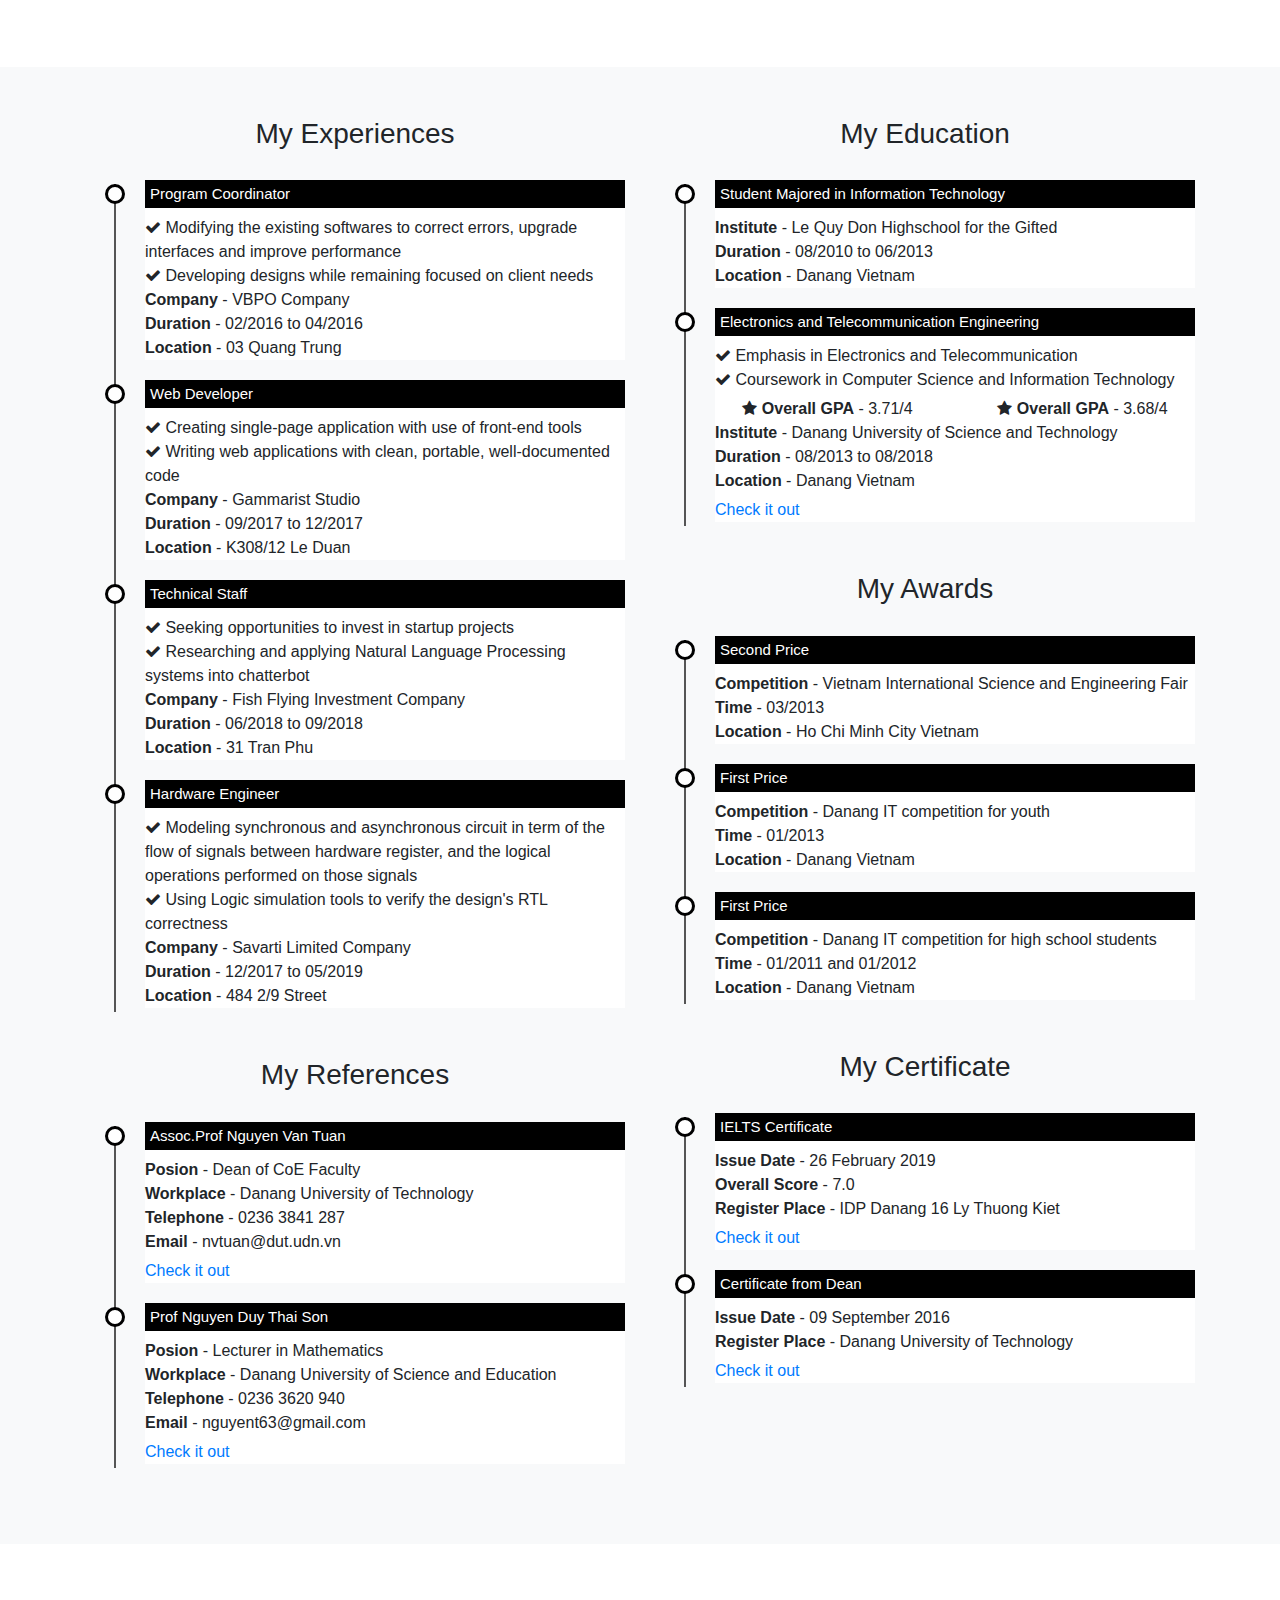
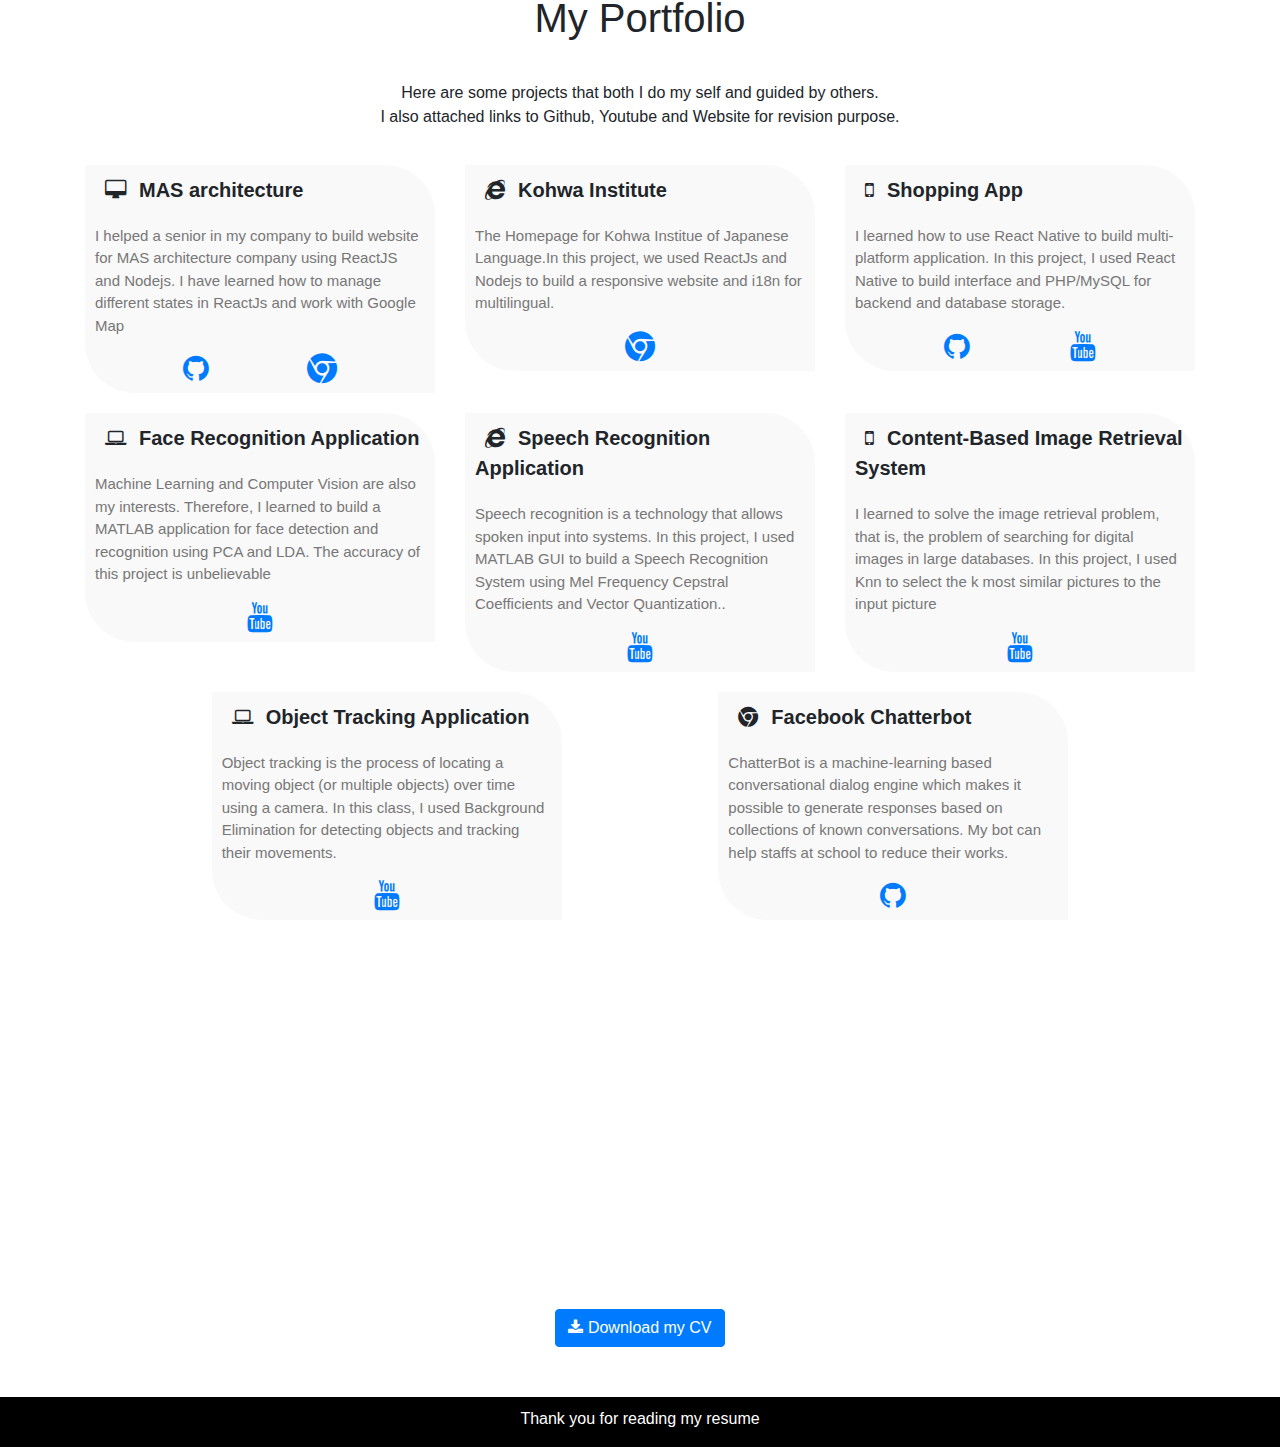
==== commit f101dcfd: "update transcript of academic record" ====
--- a/index.html
+++ b/index.html
@@ -216,6 +216,9 @@
                     <b>Duration</b> - 08/2013 to 08/2018 <br>
                     <b>Location</b> - Danang Vietnam
                   </p>
+                  <div class="proof">
+                    <a target="blank" href="./pdf/TranscriptOfAcademicRecord_EngVer_NguyenMinhThai.pdf"> </i>Check it out</a>
+                  </div>
                 </li>
               </ul>
               <h3 class="text-center">My Awards</h3>
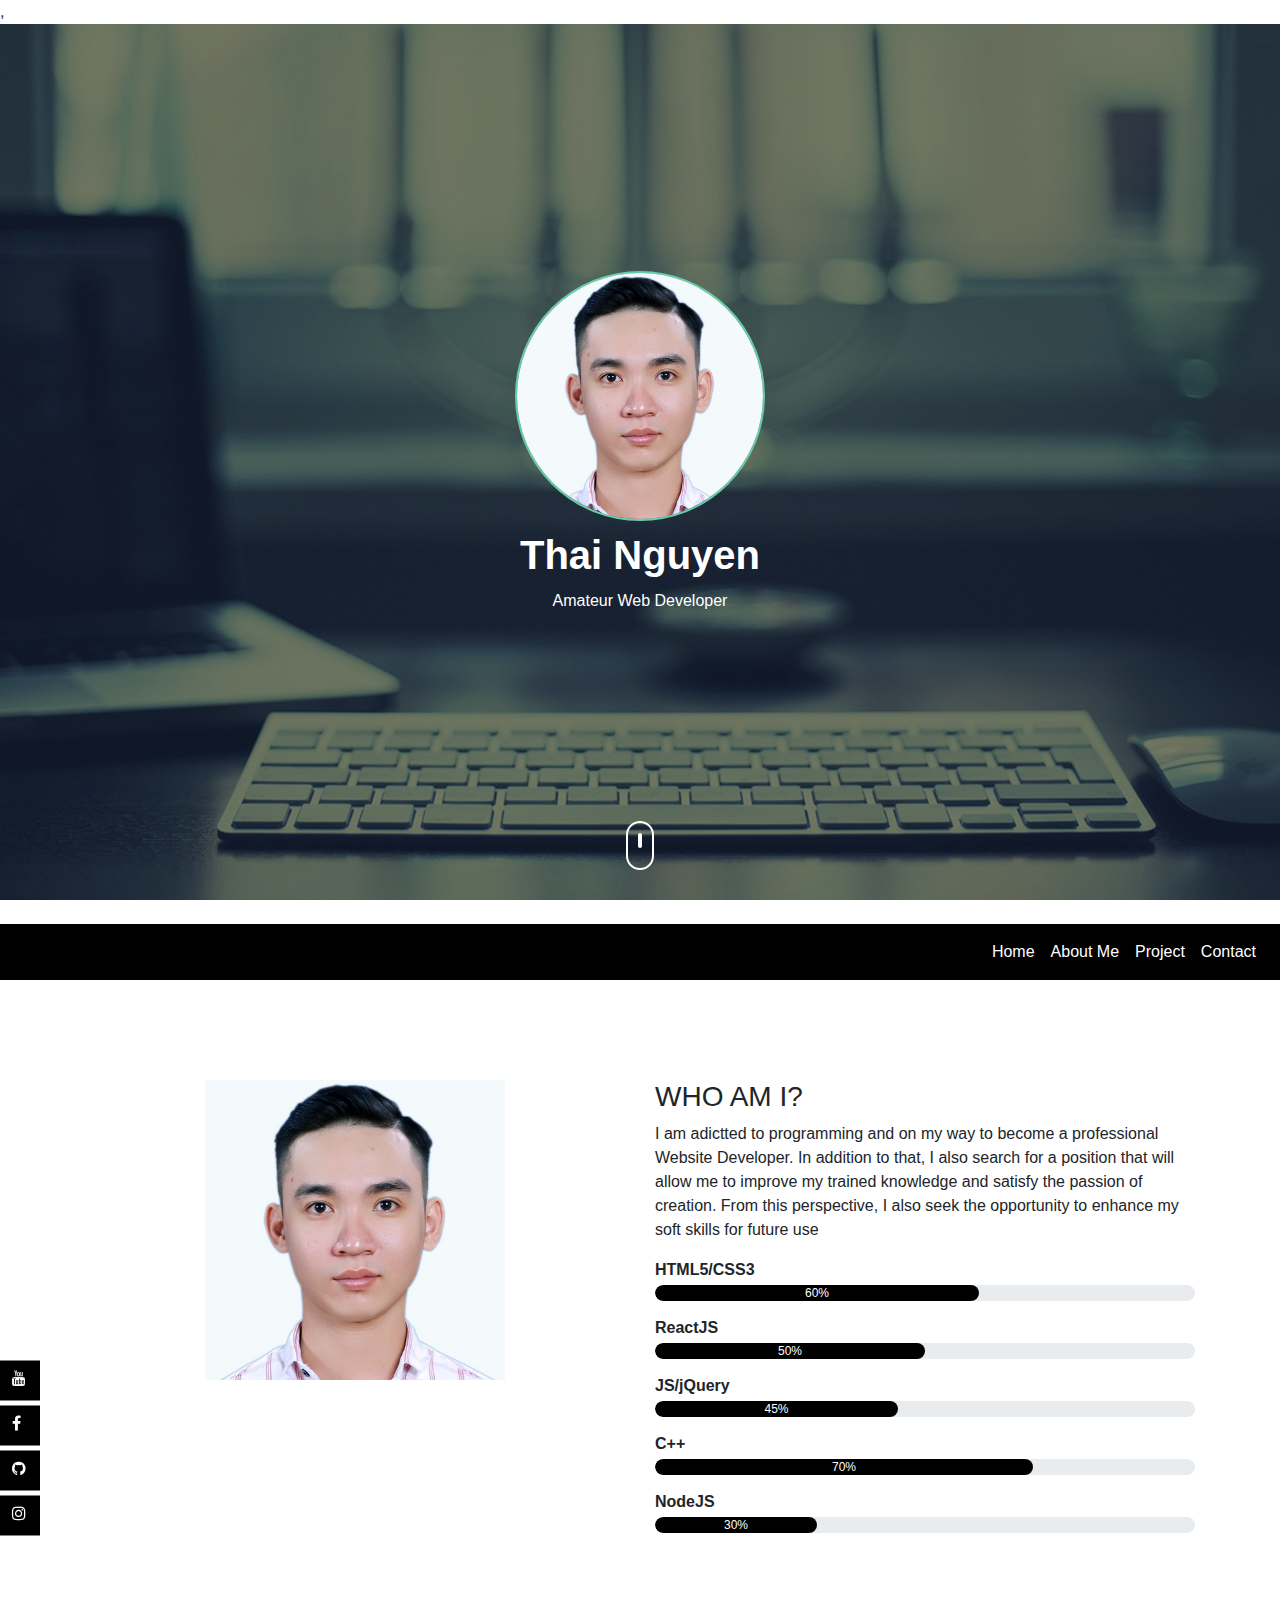
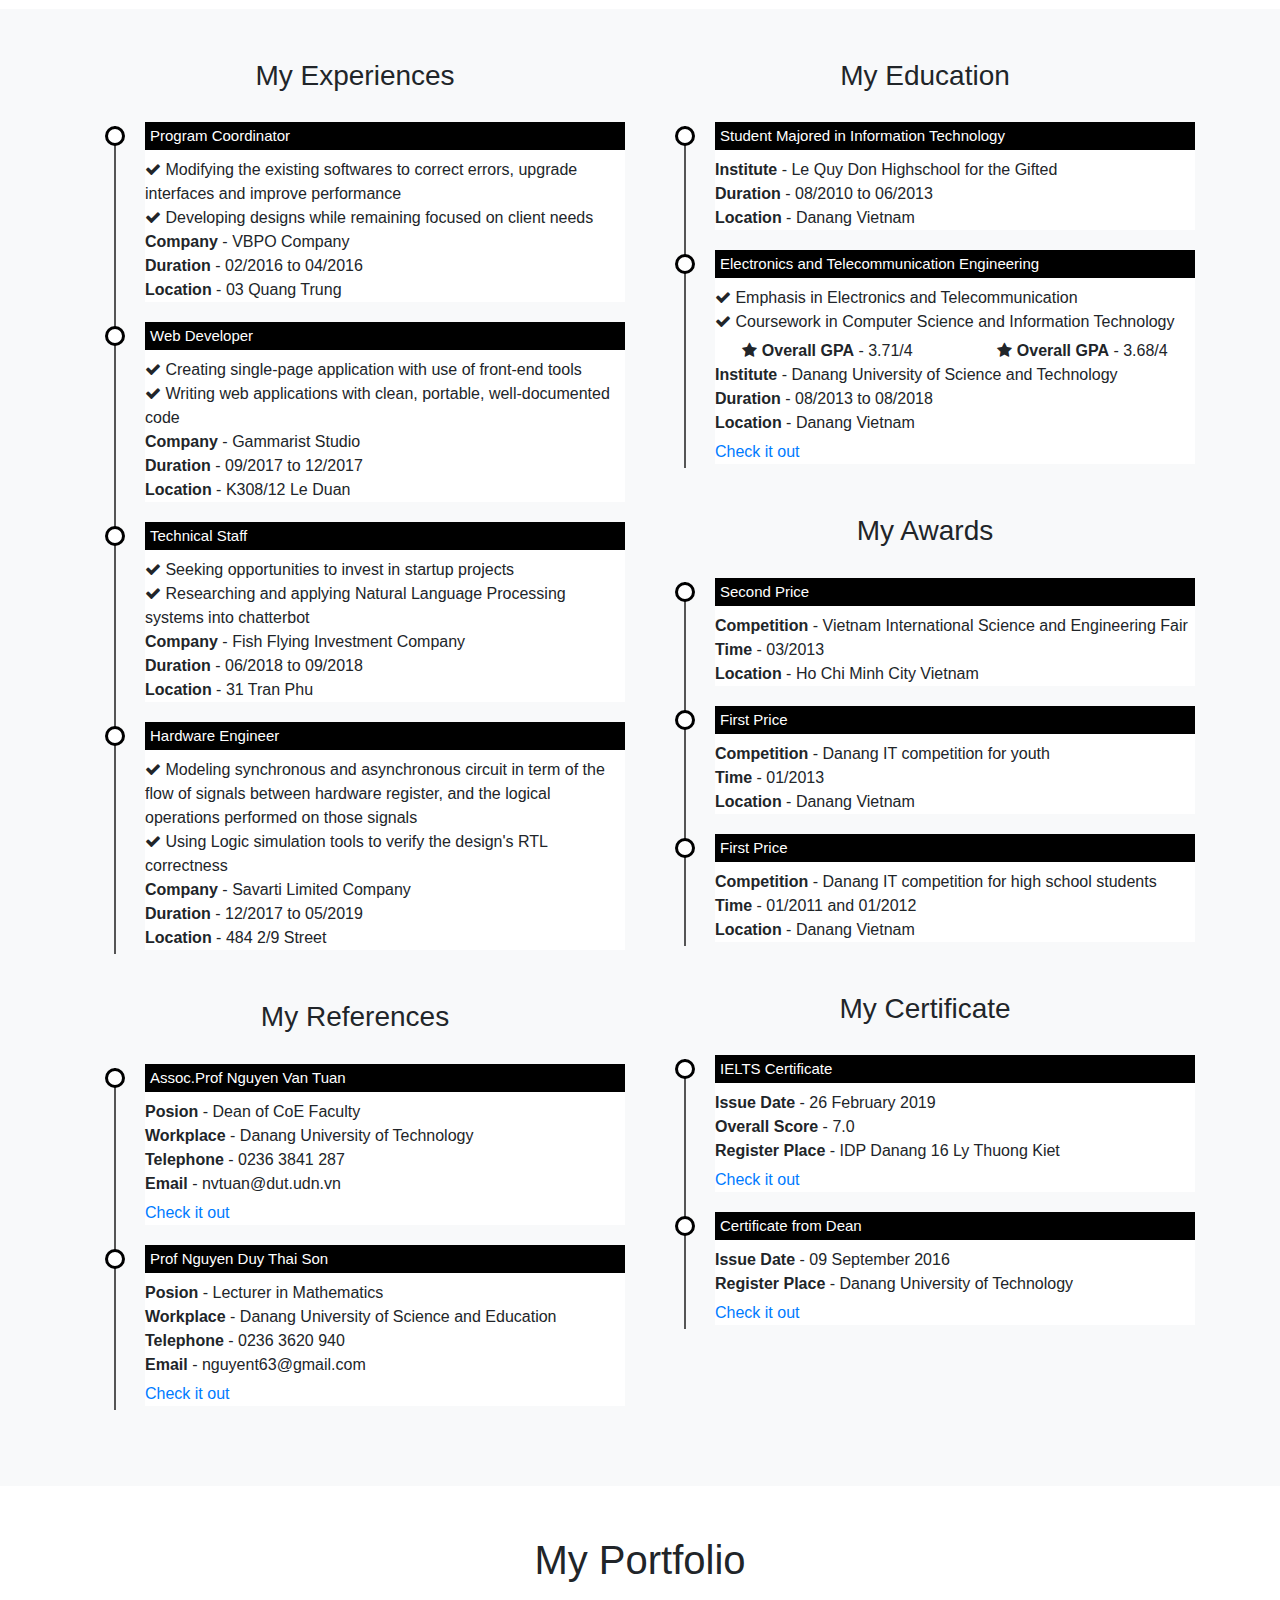
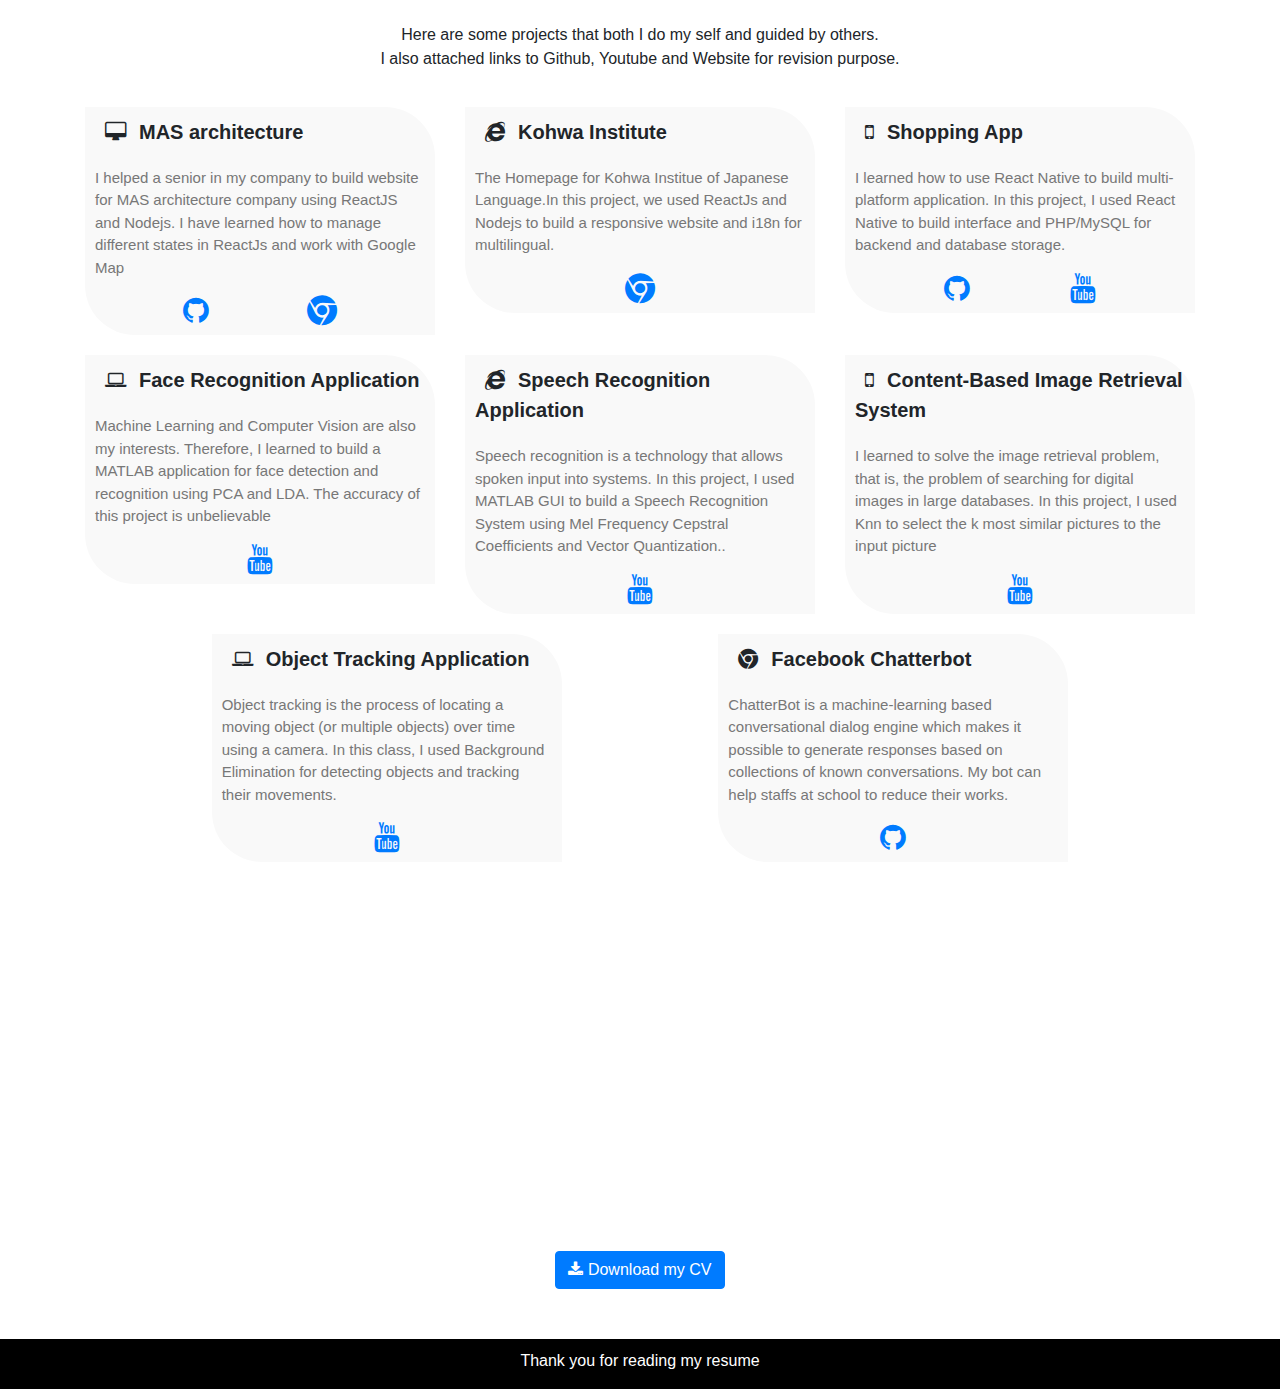
==== commit e8b4da13: "new" ====
--- a/index.html
+++ b/index.html
@@ -82,12 +82,6 @@
                   45%
                 </div>
               </div>
-              <p>SQL</p>
-              <div class="progress">
-                <div class="progress-bar" style="width:48%;">
-                  48%
-                </div>
-              </div>
               <p>C++</p>
               <div class="progress">
                 <div class="progress-bar" style="width:70%;">
@@ -96,11 +90,10 @@
               </div>
               <p>NodeJS</p>
               <div class="progress">
-                <div class="progress-bar" style="width:40%;">
-                  40%
-                </div>
-              </div>
-
+                <div class="progress-bar" style="width:30%;">
+                  30%
+                </div>
+              </div>
             </div>
           </div>
         </div>
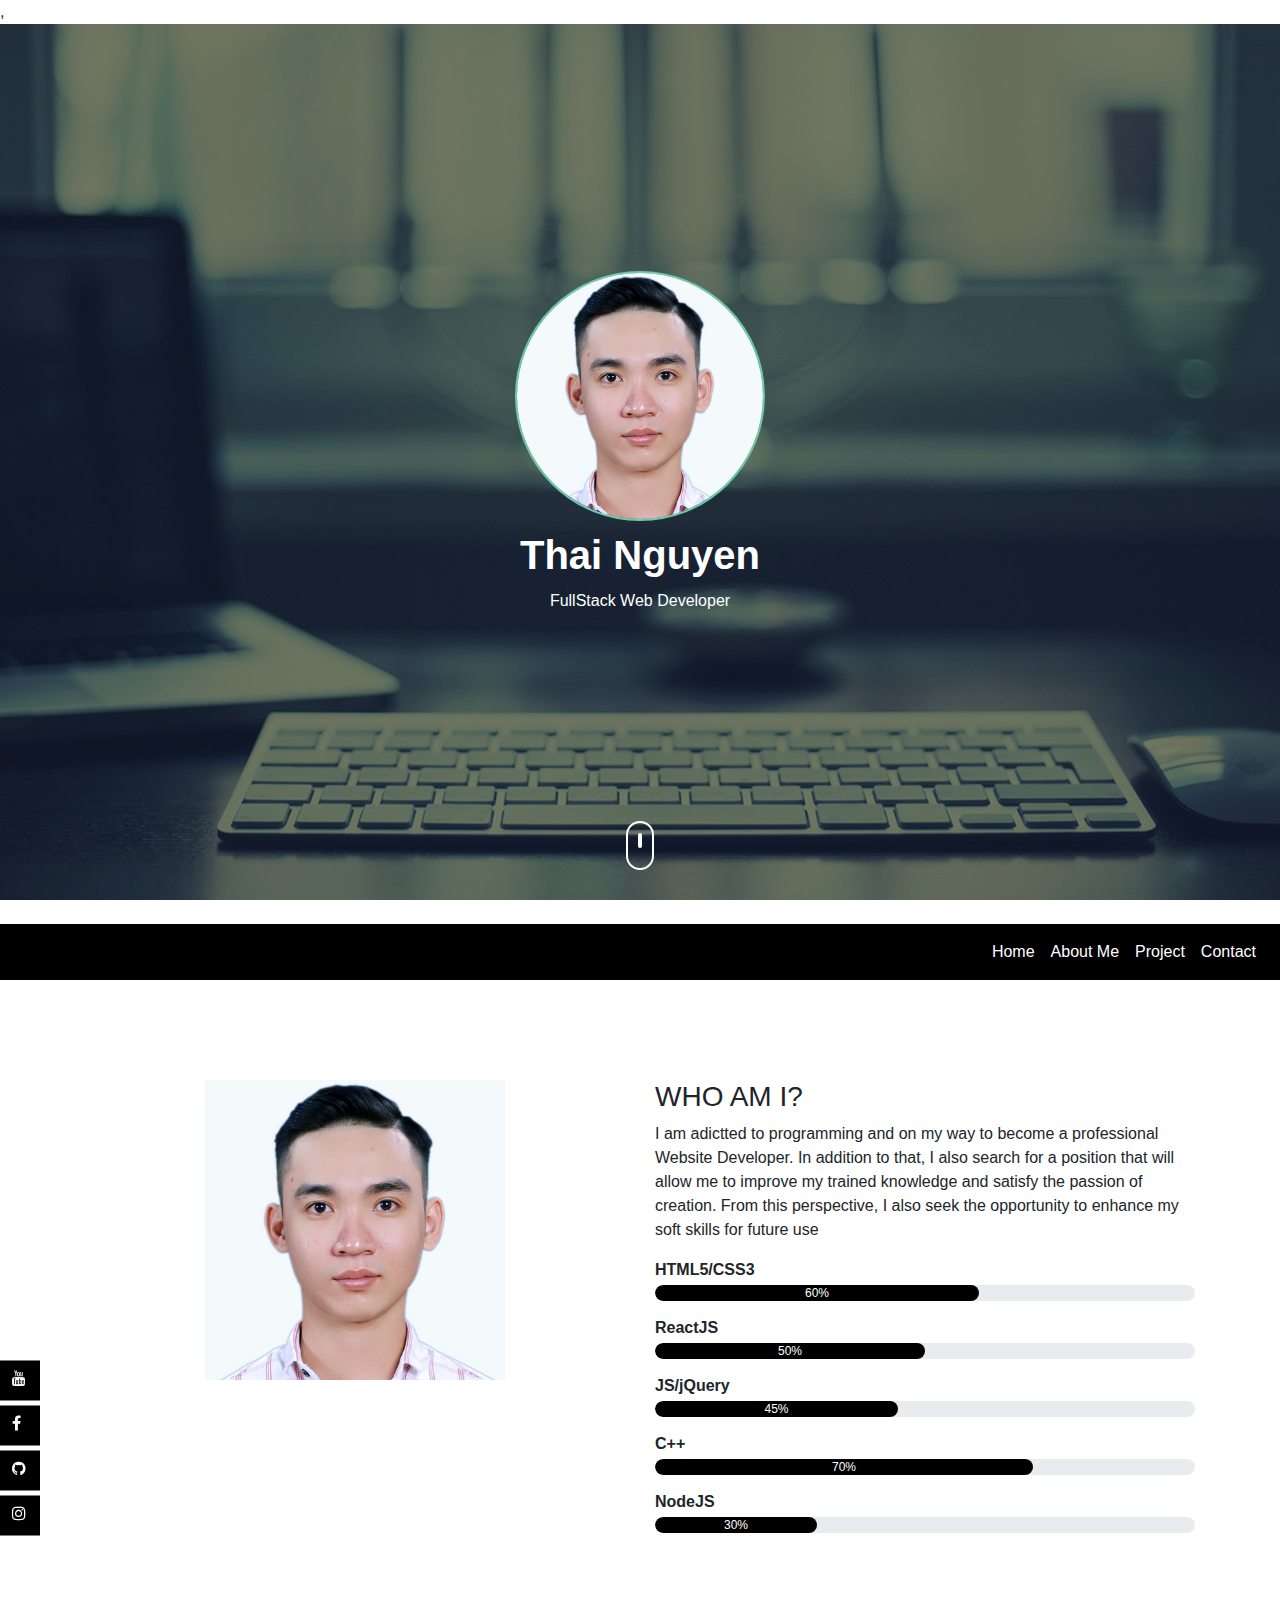
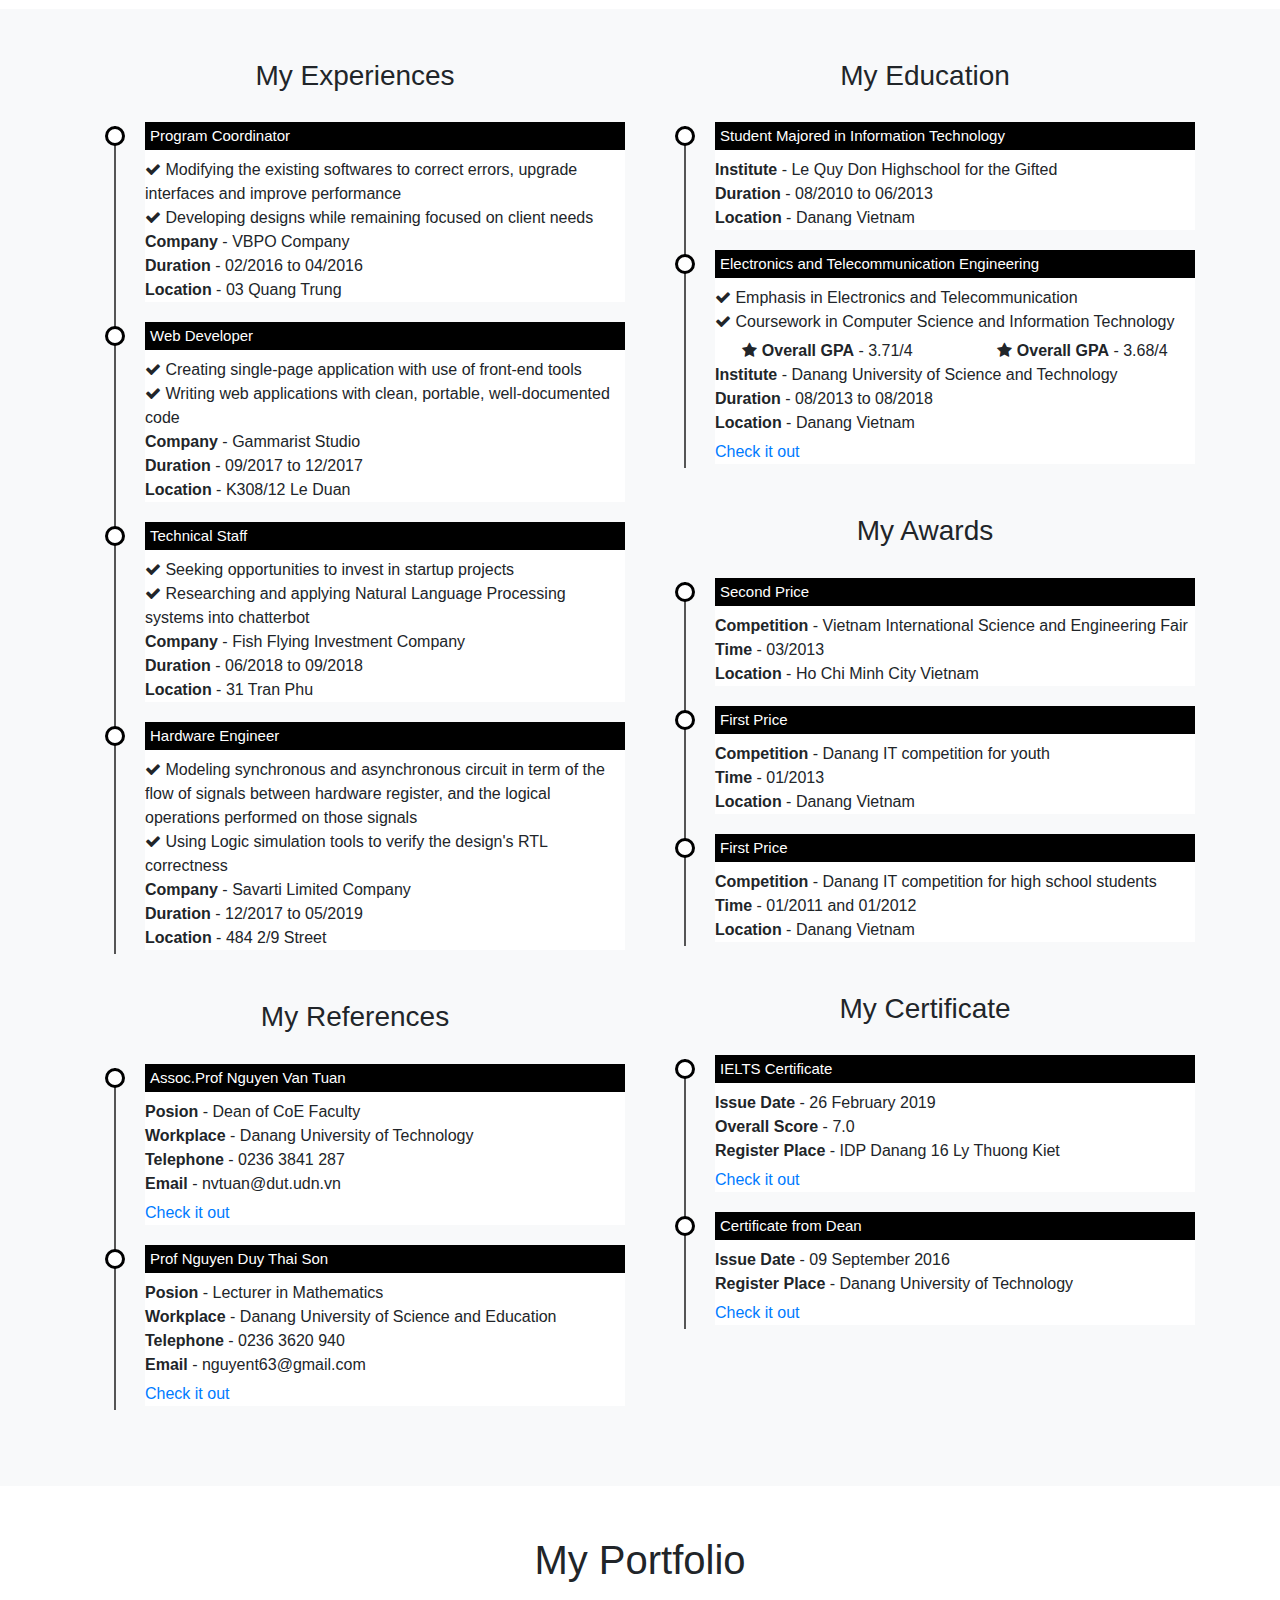
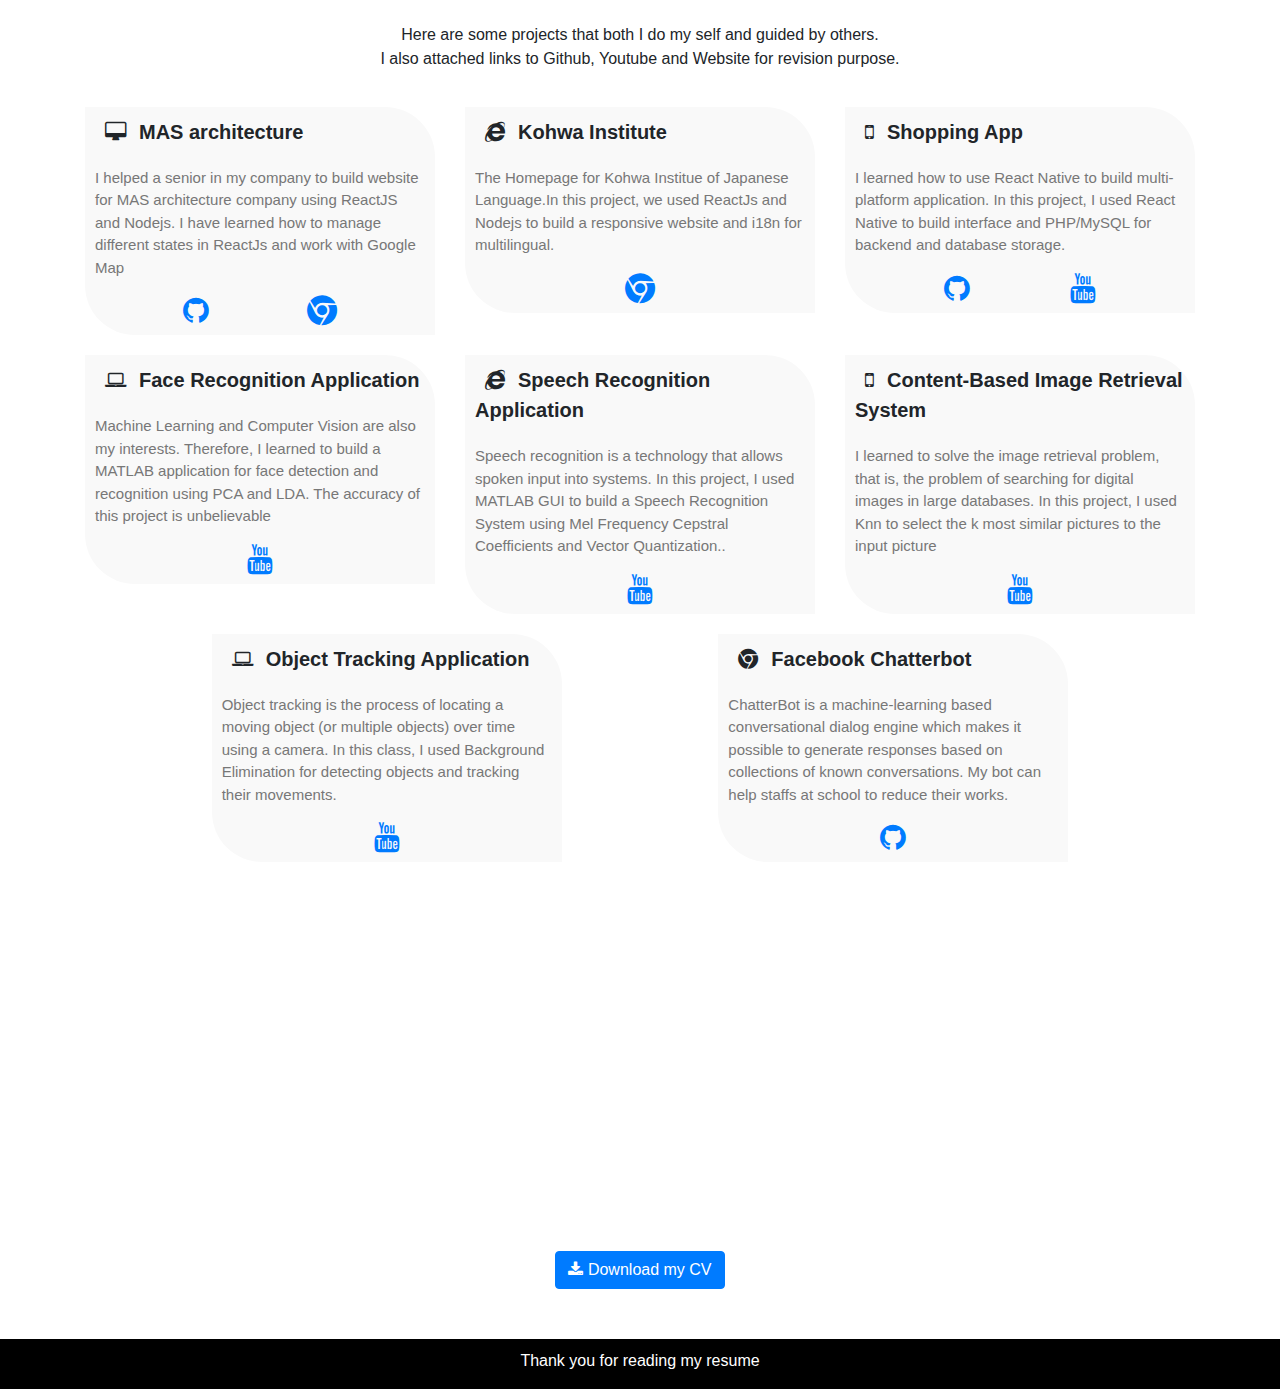
==== commit c78aa128: "Update index.html" ====
--- a/index.html
+++ b/index.html
@@ -16,7 +16,7 @@
         <div class="user-box">
           <img src="img/thai.jpg" alt="">
           <h1>Thai Nguyen</h1>
-          <p>Amateur Web Developer</p>
+          <p>FullStack Web Developer</p>
         </div>
       </div>
       <div class="scroll-btn">
